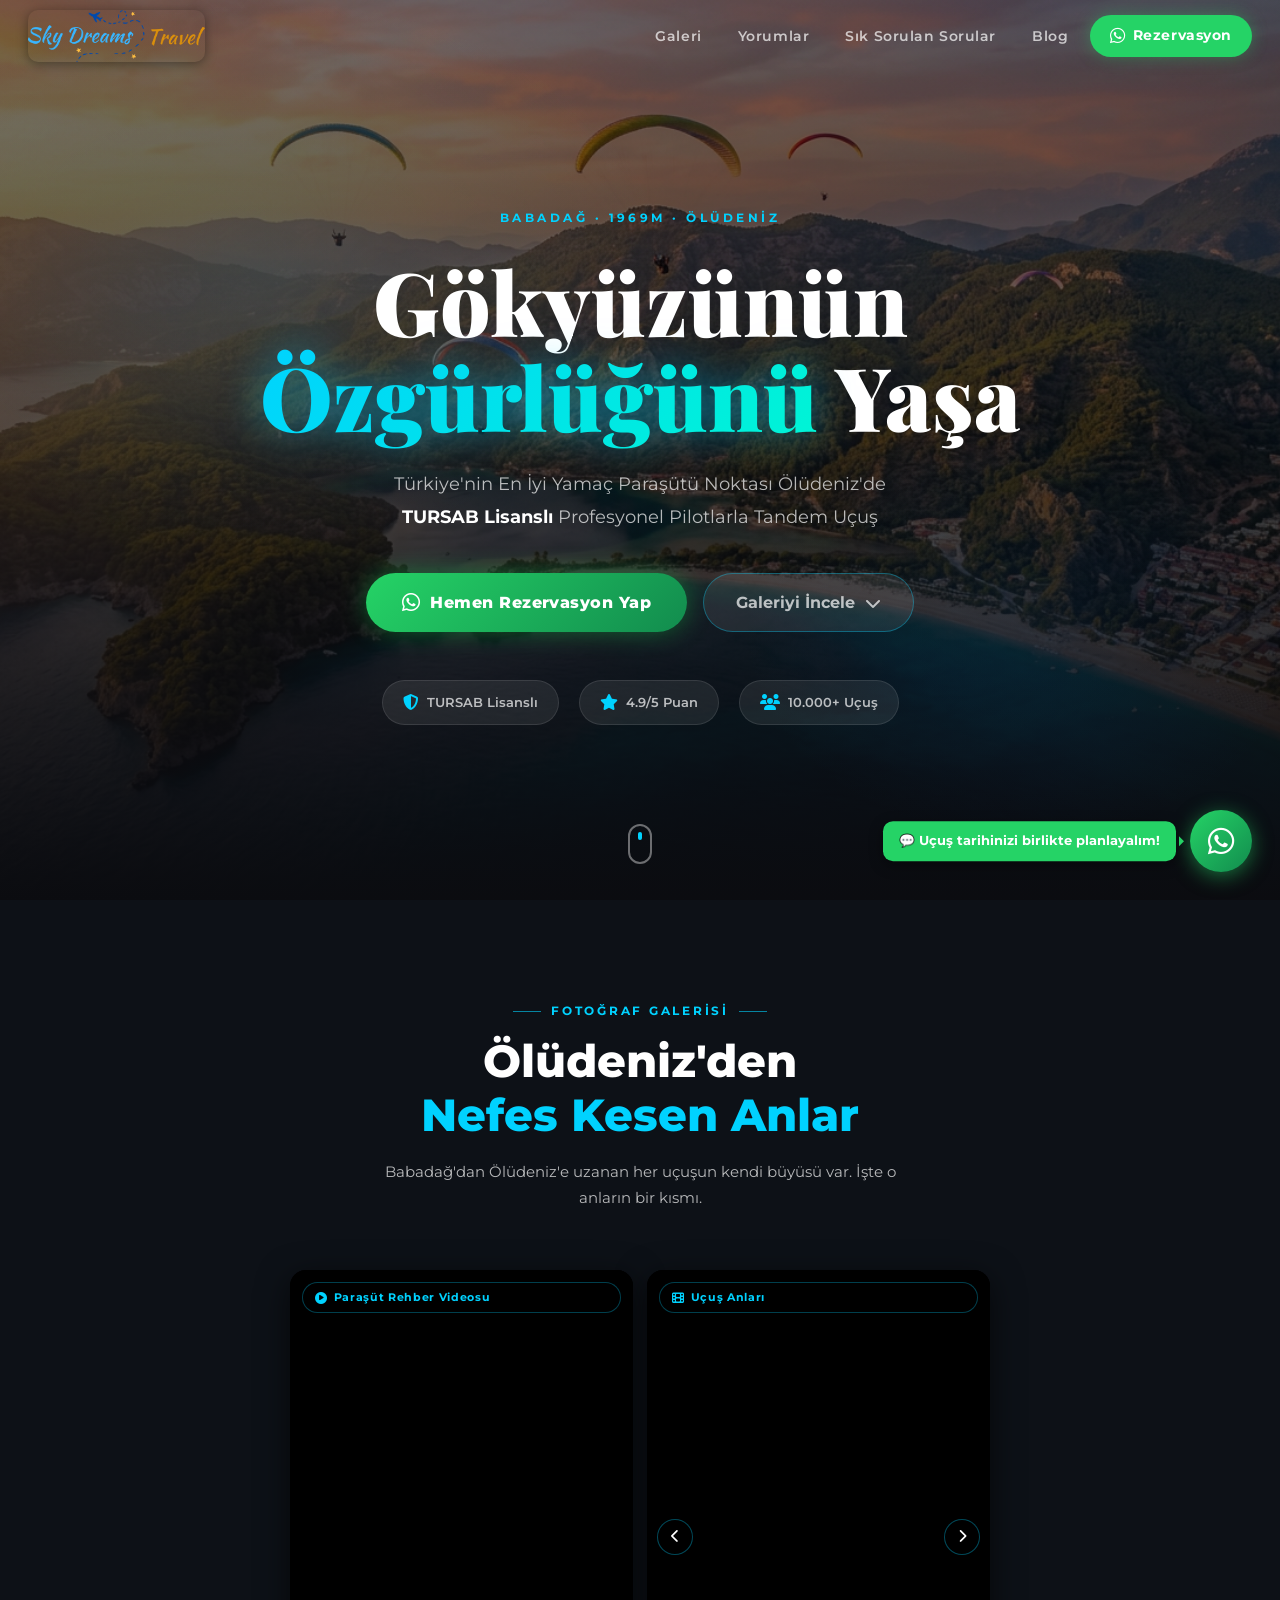
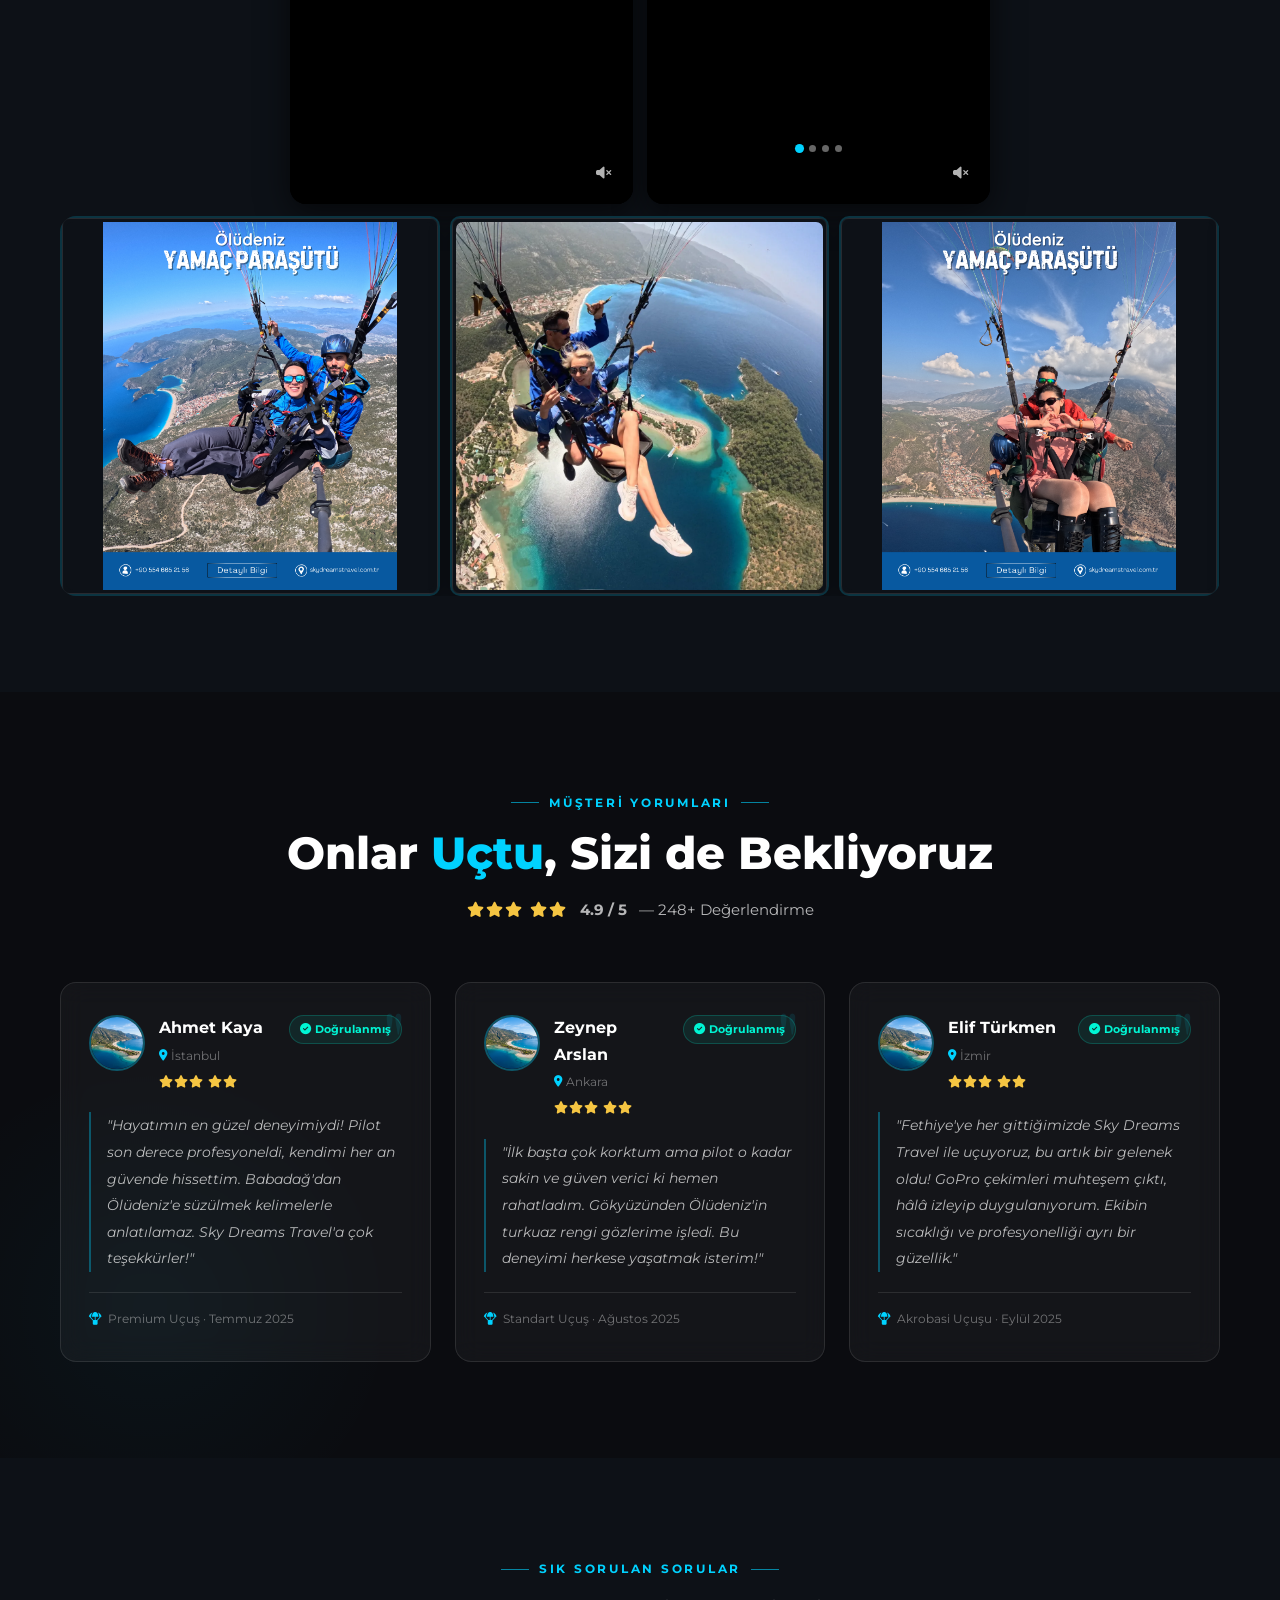
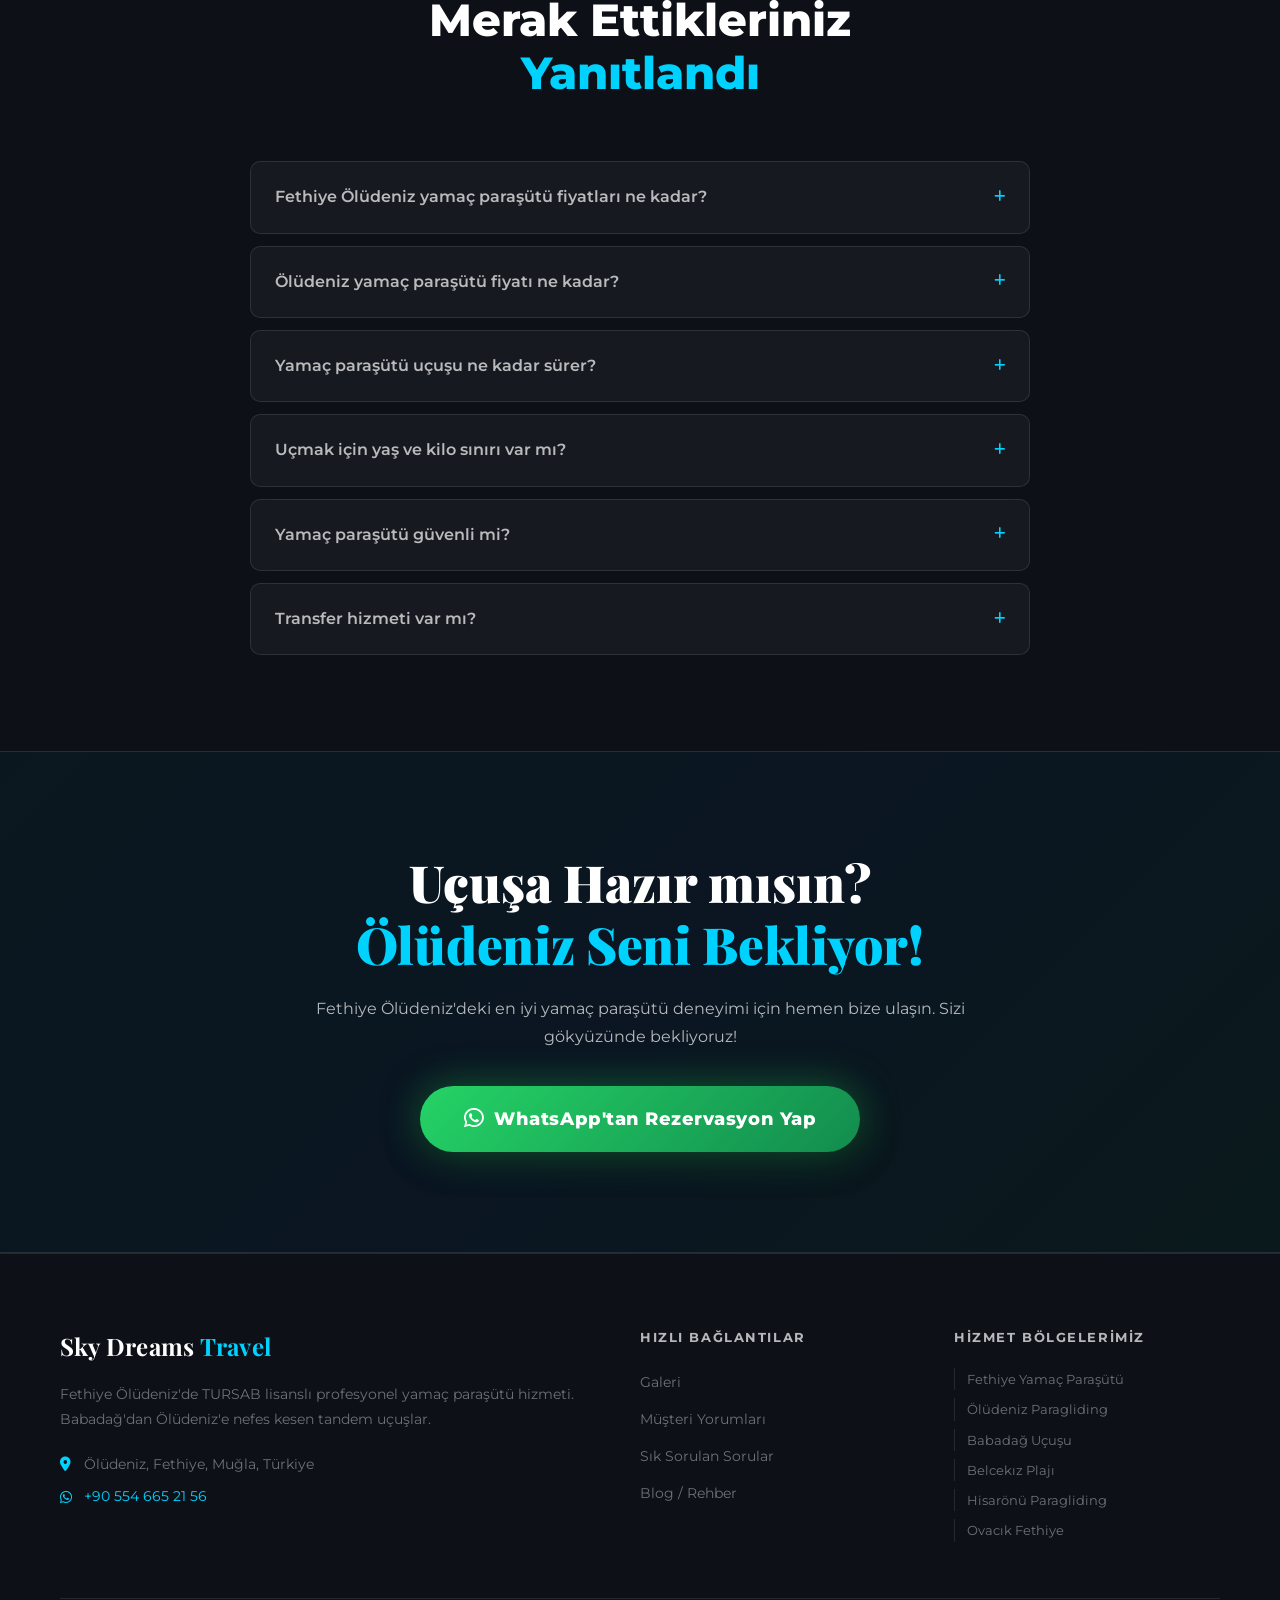
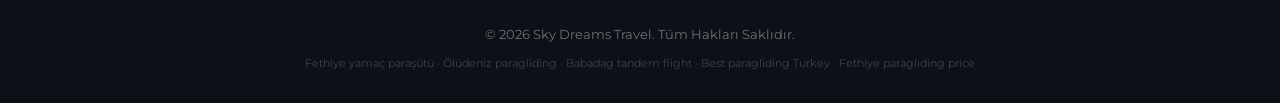
==== index.html @ 9249b902 "Ilk yukleme" ====
<!DOCTYPE html>
<html lang="tr" itemscope itemtype="https://schema.org/LocalBusiness">

<head>
  <meta charset="UTF-8" />
  <meta name="viewport" content="width=device-width, initial-scale=1.0" />
  <meta http-equiv="X-UA-Compatible" content="IE=edge" />

  <!-- ═══════════════════════════════════════════════
       PRIMARY SEO META TAGS
  ═══════════════════════════════════════════════ -->
  <title>Fethiye Ölüdeniz Yamaç Paraşütü | Sky Dreams Travel | En İyi Paragliding</title>

  <meta name="description"
    content="Fethiye Ölüdeniz'de profesyonel yamaç paraşütü deneyimi. TURSAB lisanslı, en iyi fiyat garantili paragliding uçuşları. Ölüdeniz yamaç paraşütü fiyatları için hemen WhatsApp'tan yazın! Best paragliding in Oludeniz, Fethiye Turkey." />

  <meta name="keywords"
    content="fethiye yamaç paraşütü, ölüdeniz paragliding, fethiye yamaç paraşütü fiyatları, ölüdeniz yamaç paraşütü, fethiye paragliding, ölüdeniz en iyi yamaç paraşütü firmaları, babadag paragliding, fethiye uçuş, oludeniz paragliding price, fethiye paragliding company, best paragliding fethiye turkey, oludeniz tandem paragliding, yamaç paraşütü ölüdeniz, türkiye paragliding" />

  <meta name="author" content="Sky Dreams Travel" />
  <meta name="robots" content="index, follow, max-image-preview:large, max-snippet:-1, max-video-preview:-1" />
  <meta name="theme-color" content="#0a0f1e" />

  <!-- Canonical URL -->
  <link rel="canonical" href="https://www.skydreamstravel.com/" />

  <!-- Alternate Language (Hreflang) -->
  <link rel="alternate" hreflang="tr" href="https://www.skydreamstravel.com/" />
  <link rel="alternate" hreflang="en" href="https://www.skydreamstravel.com/en/" />
  <link rel="alternate" hreflang="x-default" href="https://www.skydreamstravel.com/" />

  <!-- ═══════════════════════════════════════════════
       OPEN GRAPH (FACEBOOK / WHATSAPP ÖNIZLEME)
  ═══════════════════════════════════════════════ -->
  <meta property="og:type" content="website" />
  <meta property="og:url" content="https://www.skydreamstravel.com/" />
  <meta property="og:title" content="Fethiye Ölüdeniz Yamaç Paraşütü | Sky Dreams Travel" />
  <meta property="og:description"
    content="Babadağ'dan Ölüdeniz'e profesyonel yamaç paraşütü uçuşları. TURSAB lisanslı pilotlar, en iyi fiyat garantisi. Hemen rezervasyon yapın!" />
  <meta property="og:image" content="https://www.skydreamstravel.com/assets/og-image.jpg" />
  <meta property="og:image:width" content="1200" />
  <meta property="og:image:height" content="630" />
  <meta property="og:locale" content="tr_TR" />
  <meta property="og:locale:alternate" content="en_US" />
  <meta property="og:site_name" content="Sky Dreams Travel" />

  <!-- ═══════════════════════════════════════════════
       TWITTER / X CARD
  ═══════════════════════════════════════════════ -->
  <meta name="twitter:card" content="summary_large_image" />
  <meta name="twitter:title" content="Fethiye Ölüdeniz Yamaç Paraşütü | Sky Dreams Travel" />
  <meta name="twitter:description"
    content="Babadağ'dan Ölüdeniz'e profesyonel tandem yamaç paraşütü. TURSAB lisanslı, en iyi fiyat garantili." />
  <meta name="twitter:image" content="https://www.skydreamstravel.com/assets/og-image.jpg" />

  <!-- ═══════════════════════════════════════════════
       GEO & LOCAL SEO META TAGS
  ═══════════════════════════════════════════════ -->
  <meta name="geo.region" content="TR-48" />
  <meta name="geo.placename" content="Fethiye, Muğla, Türkiye" />
  <meta name="geo.position" content="36.6481;29.1236" />
  <meta name="ICBM" content="36.6481, 29.1236" />

  <!-- ═══════════════════════════════════════════════
       SCHEMA.ORG — LOCAL BUSINESS (JSON-LD)
  ═══════════════════════════════════════════════ -->
  <script type="application/ld+json">
  {
    "@context": "https://schema.org",
    "@type": ["LocalBusiness", "TouristAttraction", "SportsActivityLocation"],
    "@id": "https://www.skydreamstravel.com/#business",
    "name": "Sky Dreams Travel – Fethiye Ölüdeniz Yamaç Paraşütü",
    "alternateName": "Sky Dreams Travel Paragliding",
    "description": "Fethiye Ölüdeniz'de TURSAB lisanslı profesyonel yamaç paraşütü (paragliding) uçuşları. Babadağ'dan Ölüdeniz Plajı'na uzanan nefes kesen tandem uçuşlar.",
    "url": "https://www.skydreamstravel.com",
    "telephone": "+905546652156",
    "priceRange": "$$",
    "currenciesAccepted": "TRY, EUR, USD",
    "paymentAccepted": "Cash, Credit Card",
    "image": "assets/og-image.jpg",
    "logo": "assets/logo.png",
    "address": {
      "@type": "PostalAddress",
      "streetAddress": "Ölüdeniz, Babadağ",
      "addressLocality": "Fethiye",
      "addressRegion": "Muğla",
      "postalCode": "48300",
      "addressCountry": "TR"
    },
    "geo": {
      "@type": "GeoCoordinates",
      "latitude": 36.6481,
      "longitude": 29.1236
    },
    "openingHoursSpecification": [
      {
        "@type": "OpeningHoursSpecification",
        "dayOfWeek": ["Monday","Tuesday","Wednesday","Thursday","Friday","Saturday","Sunday"],
        "opens": "07:00",
        "closes": "19:00"
      }
    ],
    "contactPoint": {
      "@type": "ContactPoint",
      "telephone": "+905546652156",
      "contactType": "reservations",
      "contactOption": "TollFree",
      "availableLanguage": ["Turkish", "English"]
    },
    "sameAs": [
      "https://wa.me/905546652156"
    ],
    "hasOfferCatalog": {
      "@type": "OfferCatalog",
      "name": "Paragliding Packages",
      "itemListElement": [
        {
          "@type": "Offer",
          "name": "Standart Tandem Uçuş / Standard Tandem Flight",
          "description": "Babadağ'dan Ölüdeniz'e ~25-30 dakika tandem paragliding uçuşu.",
          "priceCurrency": "EUR"
        },
        {
          "@type": "Offer",
          "name": "Akrobasi Uçuşu / Acrobatic Flight",
          "description": "Adrenalin dolu akrobatik manevralar içeren özel tandem uçuş.",
          "priceCurrency": "EUR"
        }
      ]
    },
    "aggregateRating": {
      "@type": "AggregateRating",
      "ratingValue": "4.9",
      "reviewCount": "248",
      "bestRating": "5"
    }
  }
  </script>

  <!-- ═══════════════════════════════════════════════
       FAQ SCHEMA (SEO Rich Snippet)
  ═══════════════════════════════════════════════ -->
  <script type="application/ld+json">
  {
    "@context": "https://schema.org",
    "@type": "FAQPage",
    "mainEntity": [
      {
        "@type": "Question",
        "name": "Fethiye Ölüdeniz yamaç paraşütü fiyatları ne kadar?",
        "acceptedAnswer": {
          "@type": "Answer",
          "text": "Ölüdeniz yamaç paraşütü fiyatları paket içeriğine göre değişmektedir. Güncel fiyatlar ve rezervasyon için WhatsApp'tan iletişime geçebilirsiniz."
        }
      },
      {
        "@type": "Question",
        "name": "Ölüdeniz paragliding how much does it cost?",
        "acceptedAnswer": {
          "@type": "Answer",
          "text": "Oludeniz paragliding prices vary by package. Contact us via WhatsApp for current pricing and reservations."
        }
      },
      {
        "@type": "Question",
        "name": "Yamaç paraşütü uçuşu ne kadar sürer?",
        "acceptedAnswer": {
          "@type": "Answer",
          "text": "Standart tandem uçuş ortalama 25-40 dakika sürmektedir. Babadağ zirvesinden (1969m) Ölüdeniz plajına kadar uzanan muhteşem bir uçuş deneyimidir."
        }
      },
      {
        "@type": "Question",
        "name": "Is paragliding in Oludeniz safe?",
        "acceptedAnswer": {
          "@type": "Answer",
          "text": "Yes. All our pilots are licensed and certified by Turkish aviation authorities. We use top-of-the-line equipment with regular safety checks."
        }
      }
    ]
  }
  </script>

  <!-- ═══════════════════════════════════════════════
       PRECONNECT & PERFORMANCE
  ═══════════════════════════════════════════════ -->
  <link rel="preconnect" href="https://fonts.googleapis.com" />
  <link rel="preconnect" href="https://fonts.gstatic.com" crossorigin />
  <link rel="preconnect" href="https://cdnjs.cloudflare.com" />

  <!-- Google Fonts -->
  <link href="https://fonts.googleapis.com/css2?family=Montserrat:wght@300;400;600;700;800;900&family=Playfair+Display:wght@700;900&display=swap" rel="stylesheet" />

  <!-- Font Awesome Icons -->
  <link rel="stylesheet" href="https://cdnjs.cloudflare.com/ajax/libs/font-awesome/6.5.0/css/all.min.css" integrity="sha512-Avb2QiuDEEvB4bZJYdft2mNjVShBftLdPG8FJ0V7irTLQ8Uo0qcPxh4Plq7G5tGm0rU+1SPhVotteLpBERwTkw==" crossorigin="anonymous" referrerpolicy="no-referrer" />

  <!-- Stylesheet -->
  <link rel="stylesheet" href="style.css" />

  <!-- Favicon -->
  <link rel="icon" type="image/png" href="assets/favicon.png" />
  <link rel="apple-touch-icon" href="assets/apple-touch-icon.png" />
</head>

<body>

  <!-- ════════════════════════════════════════════════════════
       HEADER / NAV
  ════════════════════════════════════════════════════════ -->
  <header id="header" role="banner">
    <nav class="navbar" aria-label="Ana Navigasyon">
      <a href="#hero" class="nav-logo" aria-label="Sky Dreams Travel Ana Sayfa">
        <img src="assets/sky-logo.jpg" alt="sky-dreams-travel-fethiye-paragliding-logo" loading="eager" />
      </a>

      <button class="nav-toggle" id="navToggle" aria-label="Menüyü Aç/Kapat" aria-expanded="false" aria-controls="navMenu">
        <span></span><span></span><span></span>
      </button>

      <ul class="nav-menu" id="navMenu" role="menubar">
        <li role="none"><a href="#gallery" role="menuitem">Galeri</a></li>
        <li role="none"><a href="#reviews" role="menuitem">Yorumlar</a></li>
        <li role="none"><a href="#faq" role="menuitem">Sık Sorulan Sorular</a></li>
        <li role="none"><a href="blog.html" role="menuitem">Blog</a></li>
        <li role="none" class="nav-cta">
          <a href="https://wa.me/905546652156?text=Merhaba%2C%20%C3%96l%C3%BCdeniz%20yama%C3%A7%20para%C5%9F%C3%BCt%C3%BC%20u%C3%A7u%C5%9Fu%20i%C3%A7in%20bilgi%20ve%20rezervasyon%20almak%20istiyorum."
            target="_blank" rel="noopener noreferrer" role="menuitem" class="btn-whatsapp-nav" aria-label="WhatsApp'tan Rezervasyon Yap">
            <i class="fab fa-whatsapp" aria-hidden="true"></i> Rezervasyon
          </a>
        </li>
      </ul>
    </nav>
  </header>

  <!-- ════════════════════════════════════════════════════════
       HERO SECTION
  ════════════════════════════════════════════════════════ -->
  <section id="hero" aria-label="Fethiye Ölüdeniz Yamaç Paraşütü Hero Bölümü">
    <div class="hero-bg" role="img" aria-label="oludeniz-fethiye-babadag-paragliding-aerial-view">
      <img src="assets/gen-1.jpg" alt="fethiye-oludeniz-babadag-paragliding-sunset-aerial-view" width="1920" height="1080" loading="eager" fetchpriority="high" class="hero-bg-img" />
      <div class="hero-overlay" aria-hidden="true"></div>
    </div>

    <div class="hero-content container">
      <p class="hero-pretitle">Babadağ · 1969m · Ölüdeniz</p>

      <h1 class="hero-h1">
        Gökyüzünün<br />
        <span class="accent">Özgürlüğünü</span> Yaşa
      </h1>

      <!-- İngilizce semantik SEO için gizli span -->
      <span class="sr-only">Best Paragliding in Fethiye Oludeniz Turkey – Tandem Paragliding Babadag</span>

      <p class="hero-subtitle">
        Türkiye'nin En İyi Yamaç Paraşütü Noktası Ölüdeniz'de<br />
        <strong>TURSAB Lisanslı</strong> Profesyonel Pilotlarla Tandem Uçuş
      </p>

      <div class="hero-actions">
        <a href="https://wa.me/905546652156?text=Merhaba%2C%20%C3%96l%C3%BCdeniz%20yama%C3%A7%20para%C5%9F%C3%BCt%C3%BC%20u%C3%A7u%C5%9Fu%20i%C3%A7in%20bilgi%20ve%20rezervasyon%20almak%20istiyorum."
          target="_blank" rel="noopener noreferrer"
          class="btn-primary btn-whatsapp-hero"
          aria-label="WhatsApp ile Hemen Rezervasyon Yap">
          <i class="fab fa-whatsapp" aria-hidden="true"></i>
          Hemen Rezervasyon Yap
        </a>
        <a href="#gallery" class="btn-secondary" aria-label="Galeriyi İncele">
          Galeriyi İncele <i class="fas fa-chevron-down" aria-hidden="true"></i>
        </a>
      </div>

      <div class="hero-badges" aria-label="Güven Rozetleri">
        <div class="badge"><i class="fas fa-shield-halved" aria-hidden="true"></i><span>TURSAB Lisanslı</span></div>
        <div class="badge"><i class="fas fa-star" aria-hidden="true"></i><span>4.9/5 Puan</span></div>
        <div class="badge"><i class="fas fa-users" aria-hidden="true"></i><span>10.000+ Uçuş</span></div>
      </div>
    </div>

    <div class="hero-scroll-hint" aria-hidden="true">
      <span></span>
    </div>
  </section>


  <!-- ════════════════════════════════════════════════════════
       GALLERY SECTION — Instagram Kare Grid
  ════════════════════════════════════════════════════════ -->
  <section id="gallery" aria-labelledby="gallery-heading">
    <div class="container">
      <div class="section-header">
        <p class="section-pretitle">Fotoğraf Galerisi</p>
        <h2 id="gallery-heading">Ölüdeniz'den<br /><span class="accent">Nefes Kesen Anlar</span></h2>
        <p class="section-desc">Babadağ'dan Ölüdeniz'e uzanan her uçuşun kendi büyüsü var. İşte o anların bir kısmı.</p>
      </div>

      <!-- Galeri: Üstte İki Video Yan Yana | Altta Otomatik Fotoğraf Slider -->
      <div class="gallery-wrapper">

        <!-- ─── Row 1: İki Video Yan Yana ─── -->
        <div class="gallery-videos-row">

          <!-- Video 1: Rehber -->
          <div class="gallery-reel" id="reelRehber" title="Sesi açmak için tıkla">
            <div class="gallery-reel-label">
              <i class="fas fa-play-circle"></i> Paraşüt Rehber Videosu
            </div>
            <video class="gallery-reel-video" id="videoRehber" src="assets/mp2.mp4" autoplay loop muted playsinline>
              Tarayıcınız video oynatmayı desteklemiyor.
            </video>
            <div class="reel-sound-hint" aria-hidden="true"><i class="fas fa-volume-mute"></i></div>
          </div>

          <!-- Video 2: Playlist -->
          <div class="gallery-reel gallery-playlist-reel" id="reelPlaylist" title="Sesi açmak için tıkla">
            <div class="gallery-reel-label">
              <i class="fas fa-film"></i> Uçuş Anları
            </div>
            <video class="gallery-reel-video" id="videoPlaylist" autoplay muted playsinline>
              Tarayıcınız video oynatmayı desteklemiyor.
            </video>
            <div class="reel-sound-hint" id="playlistSoundHint" aria-hidden="true"><i class="fas fa-volume-mute"></i></div>
            <button class="playlist-btn playlist-prev" id="playlistPrev" aria-label="Önceki video">
              <i class="fas fa-chevron-left"></i>
            </button>
            <button class="playlist-btn playlist-next" id="playlistNext" aria-label="Sonraki video">
              <i class="fas fa-chevron-right"></i>
            </button>
            <div class="playlist-dots" id="playlistDots"></div>
          </div>

        </div>

        <!-- ─── Row 2: Otomatik Fotoğraf Slider ─── -->
        <div class="gallery-photo-slider" id="photoSlider" aria-label="Galeri fotoğrafları">
          <div class="gallery-photo-track" id="photoTrack">
            <figure class="insta-item">
              <img src="assets/gen-3.jpg" alt="Ölüdeniz Mavi Lagün üzerinde tandem yamaç paraşütü uçuşu" loading="lazy" />
              <div class="insta-overlay" aria-hidden="true"><i class="fas fa-expand-alt"></i></div>
            </figure>
            <figure class="insta-item">
              <img src="assets/gen-4.jpg" alt="Babadağ'dan kalkan paraşütçü pilot ve yolcu" loading="lazy" />
              <div class="insta-overlay" aria-hidden="true"><i class="fas fa-expand-alt"></i></div>
            </figure>
            <figure class="insta-item">
              <img src="assets/gen-5.jpg" alt="Fethiye günbatımı altın saat yamaç paraşütü" loading="lazy" />
              <div class="insta-overlay" aria-hidden="true"><i class="fas fa-expand-alt"></i></div>
            </figure>
            <figure class="insta-item">
              <img src="assets/gen-6.jpg" alt="Ölüdeniz Mavi Lagün sahil havadan paragliding görüntüsü" loading="lazy" />
              <div class="insta-overlay" aria-hidden="true"><i class="fas fa-expand-alt"></i></div>
            </figure>
            <figure class="insta-item">
              <img src="assets/gen-7.jpg" alt="Sky Dreams Travel ekibi Fethiye paragliding" loading="lazy" />
              <div class="insta-overlay" aria-hidden="true"><i class="fas fa-expand-alt"></i></div>
            </figure>
            <figure class="insta-item">
              <img src="assets/gen-8.jpg" alt="Ölüdeniz üzerinde süzülen paraşüt turkuaz gökyüzü" loading="lazy" />
              <div class="insta-overlay" aria-hidden="true"><i class="fas fa-expand-alt"></i></div>
            </figure>
          </div>
        </div>

      </div>
    </div>
  </section>

  <!-- ════════════════════════════════════════════════════════
       REVIEWS SECTION
  ════════════════════════════════════════════════════════ -->
  <section id="reviews" aria-labelledby="reviews-heading">
    <div class="container">
      <div class="section-header">
        <p class="section-pretitle">Müşteri Yorumları</p>
        <h2 id="reviews-heading">Onlar <span class="accent">Uçtu</span>, Sizi de Bekliyoruz</h2>
        <div class="reviews-aggregate" aria-label="Ortalama puan 4.9 üzeri 5, 248 değerlendirme">
          <div class="stars" aria-hidden="true">
            <i class="fas fa-star"></i><i class="fas fa-star"></i><i class="fas fa-star"></i>
            <i class="fas fa-star"></i><i class="fas fa-star"></i>
          </div>
          <strong>4.9 / 5</strong> — 248+ Değerlendirme
        </div>
      </div>

      <div class="reviews-grid" role="list">

        <article class="review-card" role="listitem" itemscope itemtype="https://schema.org/Review">
          <div class="review-card-top">
            <img src="assets/review-1.jpg" alt="Ahmet Kaya müşteri profil fotoğrafı" width="56" height="56" loading="lazy" class="review-avatar" />
            <div class="review-meta">
              <strong itemprop="author">Ahmet Kaya</strong>
              <span class="review-location"><i class="fas fa-map-marker-alt"></i> İstanbul</span>
              <div class="review-stars" aria-label="5 yıldız">
                <i class="fas fa-star"></i><i class="fas fa-star"></i><i class="fas fa-star"></i>
                <i class="fas fa-star"></i><i class="fas fa-star"></i>
              </div>
            </div>
            <div class="review-badge" aria-hidden="true"><i class="fas fa-check-circle"></i> Doğrulanmış</div>
          </div>
          <blockquote itemprop="reviewBody">
            <p>"Hayatımın en güzel deneyimiydi! Pilot son derece profesyoneldi, kendimi her an güvende hissettim. Babadağ'dan Ölüdeniz'e süzülmek kelimelerle anlatılamaz. Sky Dreams Travel'a çok teşekkürler!"</p>
          </blockquote>
          <div class="review-footer-tag"><i class="fas fa-parachute-box"></i> Premium Uçuş · Temmuz 2025</div>
        </article>

        <article class="review-card" role="listitem" itemscope itemtype="https://schema.org/Review">
          <div class="review-card-top">
            <img src="assets/review-2.jpg" alt="Zeynep Arslan müşteri profil fotoğrafı" width="56" height="56" loading="lazy" class="review-avatar" />
            <div class="review-meta">
              <strong itemprop="author">Zeynep Arslan</strong>
              <span class="review-location"><i class="fas fa-map-marker-alt"></i> Ankara</span>
              <div class="review-stars" aria-label="5 yıldız">
                <i class="fas fa-star"></i><i class="fas fa-star"></i><i class="fas fa-star"></i>
                <i class="fas fa-star"></i><i class="fas fa-star"></i>
              </div>
            </div>
            <div class="review-badge" aria-hidden="true"><i class="fas fa-check-circle"></i> Doğrulanmış</div>
          </div>
          <blockquote itemprop="reviewBody">
            <p>"İlk başta çok korktum ama pilot o kadar sakin ve güven verici ki hemen rahatladım. Gökyüzünden Ölüdeniz'in turkuaz rengi gözlerime işledi. Bu deneyimi herkese yaşatmak isterim!"</p>
          </blockquote>
          <div class="review-footer-tag"><i class="fas fa-parachute-box"></i> Standart Uçuş · Ağustos 2025</div>
        </article>

        <article class="review-card" role="listitem" itemscope itemtype="https://schema.org/Review">
          <div class="review-card-top">
            <img src="assets/review-3.jpg" alt="Elif Türkmen müşteri profil fotoğrafı" width="56" height="56" loading="lazy" class="review-avatar" />
            <div class="review-meta">
              <strong itemprop="author">Elif Türkmen</strong>
              <span class="review-location"><i class="fas fa-map-marker-alt"></i> İzmir</span>
              <div class="review-stars" aria-label="5 yıldız">
                <i class="fas fa-star"></i><i class="fas fa-star"></i><i class="fas fa-star"></i>
                <i class="fas fa-star"></i><i class="fas fa-star"></i>
              </div>
            </div>
            <div class="review-badge" aria-hidden="true"><i class="fas fa-check-circle"></i> Doğrulanmış</div>
          </div>
          <blockquote itemprop="reviewBody">
            <p>"Fethiye'ye her gittiğimizde Sky Dreams Travel ile uçuyoruz, bu artık bir gelenek oldu! GoPro çekimleri muhteşem çıktı, hâlâ izleyip duygulanıyorum. Ekibin sıcaklığı ve profesyonelliği ayrı bir güzellik."</p>
          </blockquote>
          <div class="review-footer-tag"><i class="fas fa-parachute-box"></i> Akrobasi Uçuşu · Eylül 2025</div>
        </article>

      </div>
    </div>
  </section>

  <!-- ════════════════════════════════════════════════════════
       FAQ SECTION
  ════════════════════════════════════════════════════════ -->
  <section id="faq" aria-labelledby="faq-heading">
    <div class="container">
      <div class="section-header">
        <p class="section-pretitle">Sık Sorulan Sorular</p>
        <h2 id="faq-heading">Merak Ettikleriniz<br /><span class="accent">Yanıtlandı</span></h2>
      </div>

      <div class="faq-list" role="list">

        <details class="faq-item" role="listitem">
          <summary><h3>Fethiye Ölüdeniz yamaç paraşütü fiyatları ne kadar?</h3><i class="fas fa-plus" aria-hidden="true"></i></summary>
          <p>Güncel fiyatlarımız paket içeriğine ve sezona göre değişmektedir. Şeffaf ve gizli ücret içermeyen fiyatlarımız için WhatsApp'tan bize ulaşabilirsiniz. En iyi fiyat garantisi veriyoruz.</p>
        </details>

        <details class="faq-item" role="listitem">
          <summary><h3>Ölüdeniz yamaç paraşütü fiyatı ne kadar?</h3><i class="fas fa-plus" aria-hidden="true"></i></summary>
          <p>Fiyatlarımız pakete ve sezona göre değişmektedir. Gizli ücret olmayan, şeffaf ve güncel fiyatlar için WhatsApp'tan bize yazabilirsiniz. En iyi fiyat garantisi uyguluyoruz.</p>
        </details>

        <details class="faq-item" role="listitem">
          <summary><h3>Yamaç paraşütü uçuşu ne kadar sürer?</h3><i class="fas fa-plus" aria-hidden="true"></i></summary>
          <p>Standart tandem uçuş 25-30 dakika, Premium uçuş 35-40 dakika sürmektedir. Babadağ (1969m) zirvesinden Ölüdeniz plajına iniş yapılır.</p>
        </details>

        <details class="faq-item" role="listitem">
          <summary><h3>Uçmak için yaş ve kilo sınırı var mı?</h3><i class="fas fa-plus" aria-hidden="true"></i></summary>
          <p>Minimum yaş 5, maksimum ağırlık 110 kg'dır. 18 yaş altı misafirlerimiz için veli onayı gerekmektedir. Sağlık sorununuz varsa lütfen önceden bilgi veriniz.</p>
        </details>

        <details class="faq-item" role="listitem">
          <summary><h3>Yamaç paraşütü güvenli mi?</h3><i class="fas fa-plus" aria-hidden="true"></i></summary>
          <p>Evet, tamamen güvenlidir. Tüm pilotlarımız TURSAB ve THK onaylı lisanslı profesyonellerdir. Ekipmanlarımız uluslararası standartlarda düzenli olarak denetlenmekte ve bakımı eksiksiz yapılmaktadır.</p>
        </details>

        <details class="faq-item" role="listitem">
          <summary><h3>Transfer hizmeti var mı?</h3><i class="fas fa-plus" aria-hidden="true"></i></summary>
          <p>Evet! Fethiye merkezi ve Ölüdeniz otellerinden ücretsiz servis hizmeti sunuyoruz. Rezervasyon sırasında otel adresinizi belirtmeniz yeterli.</p>
        </details>

      </div>
    </div>
  </section>

  <!-- ════════════════════════════════════════════════════════
       CTA SECTION
  ════════════════════════════════════════════════════════ -->
  <section id="cta-section" aria-label="Rezervasyon Çağrısı">
    <div class="container">
      <div class="cta-box">
        <h2>Uçuşa Hazır mısın?<br /><span class="accent">Ölüdeniz Seni Bekliyor!</span></h2>
        <p>Fethiye Ölüdeniz'deki en iyi yamaç paraşütü deneyimi için hemen bize ulaşın. Sizi gökyüzünde bekliyoruz!</p>
        <a href="https://wa.me/905546652156?text=Merhaba%2C%20%C3%96l%C3%BCdeniz%20yama%C3%A7%20para%C5%9F%C3%BCt%C3%BC%20u%C3%A7u%C5%9Fu%20i%C3%A7in%20bilgi%20ve%20rezervasyon%20almak%20istiyorum."
          target="_blank" rel="noopener noreferrer"
          class="btn-primary btn-cta-whatsapp"
          aria-label="WhatsApp'tan Rezervasyon Yap">
          <i class="fab fa-whatsapp" aria-hidden="true"></i>
          WhatsApp'tan Rezervasyon Yap
        </a>
      </div>
    </div>
  </section>

  <!-- ════════════════════════════════════════════════════════
       FOOTER
  ════════════════════════════════════════════════════════ -->
  <footer id="footer" role="contentinfo">
    <div class="container">
      <div class="footer-grid">
        <div class="footer-brand">
          <span class="logo-text footer-logo">Sky Dreams <em>Travel</em></span>
          <p>Fethiye Ölüdeniz'de TURSAB lisanslı profesyonel yamaç paraşütü hizmeti. Babadağ'dan Ölüdeniz'e nefes kesen tandem uçuşlar.</p>
          <address>
            <p><i class="fas fa-map-marker-alt" aria-hidden="true"></i> Ölüdeniz, Fethiye, Muğla, Türkiye</p>
            <p>
              <i class="fab fa-whatsapp" aria-hidden="true"></i>
              <a href="https://wa.me/905546652156?text=Merhaba%2C%20%C3%96l%C3%BCdeniz%20yama%C3%A7%20para%C5%9F%C3%BCt%C3%BC%20u%C3%A7u%C5%9Fu%20i%C3%A7in%20bilgi%20ve%20rezervasyon%20almak%20istiyorum."
                target="_blank" rel="noopener noreferrer" aria-label="WhatsApp ile iletişim">
                +90 554 665 21 56
              </a>
            </p>
          </address>
        </div>

        <nav class="footer-nav" aria-label="Footer Navigasyon">
          <h4>Hızlı Bağlantılar</h4>
          <ul>
            <li><a href="#gallery">Galeri</a></li>
            <li><a href="#reviews">Müşteri Yorumları</a></li>
            <li><a href="#faq">Sık Sorulan Sorular</a></li>
            <li><a href="blog.html">Blog / Rehber</a></li>
          </ul>
        </nav>

        <div class="footer-keywords" aria-label="Hizmet Bölgeleri">
          <h4>Hizmet Bölgelerimiz</h4>
          <ul>
            <li>Fethiye Yamaç Paraşütü</li>
            <li>Ölüdeniz Paragliding</li>
            <li>Babadağ Uçuşu</li>
            <li>Belcekız Plajı</li>
            <li>Hisarönü Paragliding</li>
            <li>Ovacık Fethiye</li>
          </ul>
        </div>
      </div>

      <div class="footer-bottom">
        <p>&copy; <span id="currentYear"></span> Sky Dreams Travel. Tüm Hakları Saklıdır.</p>
        <p class="footer-seo-text">
          <small>Fethiye yamaç paraşütü · Ölüdeniz paragliding · Babadag tandem flight · Best paragliding Turkey · Fethiye paragliding price</small>
        </p>
      </div>
    </div>
  </footer>

  <!-- ════════════════════════════════════════════════════════
       SABİT WHATSAPP BUTONU (Floating)
  ════════════════════════════════════════════════════════ -->
  <a href="https://wa.me/905546652156?text=Merhaba%2C%20%C3%96l%C3%BCdeniz%20yama%C3%A7%20para%C5%9F%C3%BCt%C3%BC%20u%C3%A7u%C5%9Fu%20i%C3%A7in%20bilgi%20ve%20rezervasyon%20almak%20istiyorum."
    target="_blank" rel="noopener noreferrer"
    id="floatingWhatsapp"
    class="floating-whatsapp"
    aria-label="WhatsApp'tan Hemen Yazın – Ölüdeniz Yamaç Paraşütü Rezervasyon">
    <i class="fab fa-whatsapp" aria-hidden="true"></i>
    <span class="floating-whatsapp-tooltip">Hemen Yaz!</span>
  </a>

  <!-- JavaScript -->
  <script src="script.js" defer></script>

</body>
</html>
---- style.css ----
/* ════════════════════════════════════════════════════════════
   SKY DREAMS TRAVEL — PREMIUM DARK CSS
   Fethiye Ölüdeniz Paragliding | Mobile-First | Glassmorphism
   ════════════════════════════════════════════════════════════ */

/* ─── CUSTOM PROPERTIES ─────────────────────────────────── */
:root {
  --bg-dark:        #0b0c10;
  --bg-dark-2:      #0d1117;
  --bg-card:        rgba(255, 255, 255, 0.04);
  --bg-card-hover:  rgba(255, 255, 255, 0.08);
  --blue-neon:      #00d2ff;
  --blue-mid:       #0099cc;
  --blue-deep:      #0057a3;
  --gold:           #f5c542;
  --gold-light:     #ffe08a;
  --teal:           #00f5d4;
  --red-accent:     #ff4f5a;
  --white:          #ffffff;
  --white-70:       rgba(255,255,255,0.70);
  --white-40:       rgba(255,255,255,0.40);
  --white-15:       rgba(255,255,255,0.15);
  --white-08:       rgba(255,255,255,0.08);
  --border:         rgba(255,255,255,0.10);
  --border-glow:    rgba(0,210,255,0.35);
  --shadow-card:    0 8px 32px rgba(0,0,0,0.55);
  --shadow-glow:    0 0 28px rgba(0,210,255,0.40), 0 8px 32px rgba(0,0,0,0.60);
  --shadow-gold:    0 0 28px rgba(245,197,66,0.45), 0 8px 32px rgba(0,0,0,0.60);
  --radius:         16px;
  --radius-sm:      10px;
  --radius-pill:    50px;
  --font-body:      'Montserrat', sans-serif;
  --font-display:   'Playfair Display', serif;
  --nav-h:          72px;
  --transition:     all 0.35s cubic-bezier(0.25, 0.46, 0.45, 0.94);
  --whatsapp-green: #25d366;
  --whatsapp-dark:  #128c4e;
}

/* ─── RESET & BASE ───────────────────────────────────────── */
*, *::before, *::after { box-sizing: border-box; margin: 0; padding: 0; }

html {
  scroll-behavior: smooth;
  font-size: 16px;
  -webkit-text-size-adjust: 100%;
}

body {
  font-family: var(--font-body);
  background-color: var(--bg-dark);
  color: var(--white);
  line-height: 1.7;
  overflow-x: hidden;
  -webkit-font-smoothing: antialiased;
}

img { display: block; max-width: 100%; height: auto; }
a { color: inherit; text-decoration: none; }
ul { list-style: none; }
button { cursor: pointer; border: none; background: none; font-family: inherit; }
address { font-style: normal; }
details { list-style: none; }
details summary::-webkit-details-marker { display: none; }
figure { margin: 0; }

/* Screen-reader only */
.sr-only {
  position: absolute; width: 1px; height: 1px;
  padding: 0; margin: -1px; overflow: hidden;
  clip: rect(0,0,0,0); white-space: nowrap; border: 0;
}

/* ─── SCROLLBAR ──────────────────────────────────────────── */
::-webkit-scrollbar { width: 6px; }
::-webkit-scrollbar-track { background: var(--bg-dark); }
::-webkit-scrollbar-thumb { background: var(--blue-neon); border-radius: 3px; }

/* ─── SELECTION ──────────────────────────────────────────── */
::selection { background: var(--blue-neon); color: var(--bg-dark); }

/* ─── UTILITY ────────────────────────────────────────────── */
.container {
  width: 100%;
  max-width: 1200px;
  margin: 0 auto;
  padding: 0 20px;
}

.accent { color: var(--blue-neon); }
.text-muted { color: var(--white-40); }

/* ─── SECTION SHARED ─────────────────────────────────────── */
section {
  padding: 96px 0;
  position: relative;
}

.section-header {
  text-align: center;
  margin-bottom: 60px;
}

.section-pretitle {
  display: inline-block;
  font-size: 0.78rem;
  font-weight: 700;
  letter-spacing: 0.22em;
  text-transform: uppercase;
  color: var(--blue-neon);
  margin-bottom: 14px;
  position: relative;
}
.section-pretitle::before,
.section-pretitle::after {
  content: '';
  position: absolute;
  top: 50%;
  width: 28px;
  height: 1px;
  background: var(--blue-neon);
  opacity: 0.6;
}
.section-pretitle::before { right: calc(100% + 10px); }
.section-pretitle::after  { left:  calc(100% + 10px); }

.section-header h2 {
  font-size: clamp(1.8rem, 4vw, 2.8rem);
  font-weight: 800;
  line-height: 1.2;
  margin-bottom: 16px;
}

.section-desc {
  font-size: 0.95rem;
  color: var(--white-70);
  max-width: 560px;
  margin: 0 auto;
}

/* Scroll-reveal shared */
.reveal {
  opacity: 0;
  transform: translateY(40px);
  transition: opacity 0.7s ease, transform 0.7s ease;
}
.reveal.visible {
  opacity: 1;
  transform: translateY(0);
}
.reveal-delay-1 { transition-delay: 0.1s; }
.reveal-delay-2 { transition-delay: 0.2s; }
.reveal-delay-3 { transition-delay: 0.3s; }
.reveal-delay-4 { transition-delay: 0.4s; }
.reveal-delay-5 { transition-delay: 0.5s; }

/* ════════════════════════════════════════════════════════════
   HEADER / NAVBAR
   ════════════════════════════════════════════════════════════ */
#header {
  position: fixed;
  top: 0; left: 0; right: 0;
  z-index: 1000;
  height: var(--nav-h);
  transition: var(--transition);
}

#header.scrolled {
  background: rgba(11, 12, 16, 0.92);
  backdrop-filter: blur(20px);
  -webkit-backdrop-filter: blur(20px);
  border-bottom: 1px solid var(--border);
  box-shadow: 0 4px 24px rgba(0,0,0,0.4);
}

.navbar {
  display: flex;
  align-items: center;
  justify-content: space-between;
  height: var(--nav-h);
  padding: 0 28px;
  max-width: 1300px;
  margin: 0 auto;
}

.nav-logo {
  display: flex;
  align-items: center;
  z-index: 1001;
}
.nav-logo img {
  height: 52px;
  width: auto;
  max-height: 52px;
  object-fit: contain;
  display: block;
  border-radius: 10px;
  /* JPG logo için arka plan ve kenar yumuşatma */
  box-shadow: 0 2px 12px rgba(0,0,0,0.4);
}

.logo-text {
  font-family: var(--font-display);
  font-size: 1.35rem;
  font-weight: 700;
  color: var(--white);
  letter-spacing: 0.01em;
}
.logo-text em {
  font-style: normal;
  color: var(--blue-neon);
}

.nav-menu {
  display: flex;
  align-items: center;
  gap: 8px;
}

.nav-menu li a {
  font-size: 0.88rem;
  font-weight: 600;
  letter-spacing: 0.04em;
  padding: 8px 14px;
  border-radius: var(--radius-sm);
  color: var(--white-70);
  transition: var(--transition);
}
.nav-menu li a:hover,
.nav-menu li a.active {
  color: var(--blue-neon);
  background: var(--white-08);
}

/* Nav CTA */
.nav-cta a.btn-whatsapp-nav {
  display: flex;
  align-items: center;
  gap: 7px;
  padding: 9px 20px;
  background: var(--whatsapp-green);
  color: var(--white);
  border-radius: var(--radius-pill);
  font-size: 0.88rem;
  font-weight: 700;
  transition: var(--transition);
  box-shadow: 0 0 16px rgba(37,211,102,0.35);
}
.nav-cta a.btn-whatsapp-nav:hover {
  background: var(--whatsapp-dark);
  transform: translateY(-2px);
  box-shadow: 0 4px 24px rgba(37,211,102,0.5);
}
.nav-cta a.btn-whatsapp-nav i { font-size: 1.1rem; }

/* Hamburger */
.nav-toggle {
  display: none;
  flex-direction: column;
  gap: 5px;
  padding: 8px;
  z-index: 1001;
}
.nav-toggle span {
  display: block;
  width: 24px;
  height: 2px;
  background: var(--white);
  border-radius: 2px;
  transition: var(--transition);
}
.nav-toggle.open span:nth-child(1) { transform: translateY(7px) rotate(45deg); }
.nav-toggle.open span:nth-child(2) { opacity: 0; transform: scaleX(0); }
.nav-toggle.open span:nth-child(3) { transform: translateY(-7px) rotate(-45deg); }

/* ════════════════════════════════════════════════════════════
   HERO SECTION
   ════════════════════════════════════════════════════════════ */
#hero {
  position: relative;
  min-height: 100svh;
  display: flex;
  align-items: center;
  justify-content: center;
  overflow: hidden;
  padding: 0;
}

.hero-bg {
  position: absolute;
  inset: 0;
  z-index: 0;
}
.hero-bg-img {
  width: 100%;
  height: 100%;
  object-fit: cover;
  object-position: center 30%;
  /* Placeholder gradient when image is empty */
  background: linear-gradient(
    135deg,
    #040611 0%,
    #071a3a 30%,
    #0b3d72 55%,
    #0d5fa8 75%,
    #00a8cc 100%
  );
  filter: brightness(0.55);
}

.hero-overlay {
  position: absolute;
  inset: 0;
  background: linear-gradient(
    to bottom,
    rgba(11,12,16,0.15) 0%,
    rgba(11,12,16,0.30) 40%,
    rgba(11,12,16,0.80) 80%,
    rgba(11,12,16,1.00) 100%
  );
}

/* Animated floating particles behind hero */
#hero::before {
  content: '';
  position: absolute;
  inset: 0;
  z-index: 1;
  background:
    radial-gradient(ellipse 600px 400px at 20% 30%, rgba(0,210,255,0.08) 0%, transparent 70%),
    radial-gradient(ellipse 400px 300px at 80% 70%, rgba(0,87,163,0.12) 0%, transparent 70%);
  pointer-events: none;
}

.hero-content {
  position: relative;
  z-index: 2;
  text-align: center;
  padding: calc(var(--nav-h) + 40px) 20px 80px;
  max-width: 860px;
  margin: 0 auto;
}

.hero-pretitle {
  font-size: 0.78rem;
  font-weight: 700;
  letter-spacing: 0.28em;
  text-transform: uppercase;
  color: var(--blue-neon);
  margin-bottom: 24px;
  opacity: 0;
  animation: fadeInUp 0.7s ease 0.2s forwards;
}

.hero-h1 {
  font-family: var(--font-display);
  font-size: clamp(2.8rem, 8vw, 5.5rem);
  font-weight: 900;
  line-height: 1.08;
  margin-bottom: 24px;
  color: var(--white);
  opacity: 0;
  animation: fadeInUp 0.8s ease 0.4s forwards;
}
.hero-h1 .accent {
  background: linear-gradient(135deg, var(--blue-neon) 0%, var(--teal) 100%);
  -webkit-background-clip: text;
  -webkit-text-fill-color: transparent;
  background-clip: text;
  filter: drop-shadow(0 0 20px rgba(0,210,255,0.6));
}

.hero-subtitle {
  font-size: clamp(0.95rem, 2vw, 1.15rem);
  color: var(--white-70);
  margin-bottom: 40px;
  line-height: 1.8;
  opacity: 0;
  animation: fadeInUp 0.8s ease 0.6s forwards;
}
.hero-subtitle strong { color: var(--white); }

.hero-actions {
  display: flex;
  gap: 16px;
  justify-content: center;
  flex-wrap: wrap;
  margin-bottom: 48px;
  opacity: 0;
  animation: fadeInUp 0.8s ease 0.8s forwards;
}

/* ─── BUTTONS ────────────────────────────────────────────── */
.btn-primary {
  display: inline-flex;
  align-items: center;
  gap: 10px;
  padding: 16px 36px;
  border-radius: var(--radius-pill);
  font-weight: 800;
  font-size: 1rem;
  letter-spacing: 0.03em;
  transition: var(--transition);
  white-space: nowrap;
}

.btn-whatsapp-hero {
  background: linear-gradient(135deg, #25d366 0%, #128c4e 100%);
  color: var(--white);
  box-shadow: 0 0 24px rgba(37,211,102,0.45), 0 4px 16px rgba(0,0,0,0.4);
}
.btn-whatsapp-hero:hover {
  transform: translateY(-3px) scale(1.03);
  box-shadow: 0 0 40px rgba(37,211,102,0.65), 0 8px 24px rgba(0,0,0,0.5);
}
.btn-whatsapp-hero i { font-size: 1.3rem; }

.btn-secondary {
  display: inline-flex;
  align-items: center;
  gap: 10px;
  padding: 15px 32px;
  border-radius: var(--radius-pill);
  font-weight: 700;
  font-size: 1rem;
  border: 1.5px solid var(--border-glow);
  color: var(--white-70);
  background: var(--white-08);
  backdrop-filter: blur(8px);
  -webkit-backdrop-filter: blur(8px);
  transition: var(--transition);
}
.btn-secondary:hover {
  background: var(--white-15);
  color: var(--blue-neon);
  border-color: var(--blue-neon);
  transform: translateY(-2px);
}

/* Hero Badges */
.hero-badges {
  display: flex;
  justify-content: center;
  gap: 20px;
  flex-wrap: wrap;
  opacity: 0;
  animation: fadeInUp 0.8s ease 1.0s forwards;
}

.badge {
  display: flex;
  align-items: center;
  gap: 8px;
  padding: 10px 20px;
  background: var(--white-08);
  backdrop-filter: blur(12px);
  -webkit-backdrop-filter: blur(12px);
  border: 1px solid var(--border);
  border-radius: var(--radius-pill);
  font-size: 0.82rem;
  font-weight: 600;
  color: var(--white-70);
  transition: var(--transition);
}
.badge i { color: var(--blue-neon); font-size: 1rem; }
.badge:hover { border-color: var(--blue-neon); color: var(--white); }

/* Scroll hint */
.hero-scroll-hint {
  position: absolute;
  bottom: 36px;
  left: 50%;
  transform: translateX(-50%);
  z-index: 2;
}
.hero-scroll-hint span {
  display: block;
  width: 24px;
  height: 40px;
  border: 2px solid var(--white-40);
  border-radius: 12px;
  position: relative;
}
.hero-scroll-hint span::after {
  content: '';
  position: absolute;
  top: 6px;
  left: 50%;
  transform: translateX(-50%);
  width: 4px;
  height: 8px;
  background: var(--blue-neon);
  border-radius: 2px;
  animation: scrollDot 1.8s ease-in-out infinite;
}

/* ════════════════════════════════════════════════════════════
   STATS / COUNTER SECTION
   ════════════════════════════════════════════════════════════ */
#stats {
  padding: 0;
  background: linear-gradient(135deg, rgba(0,210,255,0.06) 0%, rgba(0,87,163,0.10) 100%);
  border-top: 1px solid var(--border);
  border-bottom: 1px solid var(--border);
}

.stats-bar {
  display: flex;
  justify-content: space-around;
  flex-wrap: wrap;
  gap: 0;
  padding: 0;
}

.stat-item {
  flex: 1;
  min-width: 160px;
  text-align: center;
  padding: 44px 24px;
  position: relative;
}
.stat-item:not(:last-child)::after {
  content: '';
  position: absolute;
  right: 0;
  top: 25%;
  height: 50%;
  width: 1px;
  background: var(--border);
}

.stat-number {
  font-family: var(--font-display);
  font-size: clamp(2rem, 5vw, 3rem);
  font-weight: 900;
  color: var(--blue-neon);
  line-height: 1;
  margin-bottom: 8px;
  filter: drop-shadow(0 0 12px rgba(0,210,255,0.5));
}
.stat-label {
  font-size: 0.82rem;
  font-weight: 600;
  letter-spacing: 0.06em;
  text-transform: uppercase;
  color: var(--white-70);
}

/* ════════════════════════════════════════════════════════════
   WHY US — PREMIUM REDESIGN
   ════════════════════════════════════════════════════════════ */
#why-us {
  background: var(--bg-dark-2);
  position: relative;
  overflow: hidden;
  padding-bottom: 112px;
}

/* Dekoratif orb arka planları */
.why-us-bg {
  position: absolute;
  inset: 0;
  pointer-events: none;
  z-index: 0;
}
.why-us-orb {
  position: absolute;
  border-radius: 50%;
  filter: blur(80px);
  opacity: 0;
  transition: opacity 1.2s ease;
}
.why-us-orb--1 {
  width: 600px; height: 600px;
  top: -180px; right: -180px;
  background: radial-gradient(circle, rgba(0,210,255,0.10) 0%, transparent 70%);
}
.why-us-orb--2 {
  width: 400px; height: 400px;
  bottom: -100px; left: -100px;
  background: radial-gradient(circle, rgba(0,87,163,0.14) 0%, transparent 70%);
}
.why-us-orb--3 {
  width: 300px; height: 300px;
  top: 50%; left: 50%;
  transform: translate(-50%, -50%);
  background: radial-gradient(circle, rgba(0,245,212,0.06) 0%, transparent 70%);
}
#why-us.orbs-visible .why-us-orb { opacity: 1; }

/* Section chip (pill label) */
.section-chip {
  display: inline-flex;
  align-items: center;
  gap: 8px;
  padding: 8px 20px;
  border-radius: var(--radius-pill);
  background: linear-gradient(135deg, rgba(0,210,255,0.12), rgba(0,245,212,0.06));
  border: 1px solid rgba(0,210,255,0.30);
  font-size: 0.78rem;
  font-weight: 700;
  letter-spacing: 0.18em;
  text-transform: uppercase;
  color: var(--blue-neon);
  margin-bottom: 20px;
}
.section-chip i { font-size: 0.9rem; }

/* Features grid */
.features-grid {
  display: grid;
  grid-template-columns: repeat(3, 1fr);
  gap: 20px;
  position: relative;
  z-index: 1;
}

/* ─── Feature Card ───────────────────────────────────────── */
.feature-card {
  background: rgba(255,255,255,0.03);
  backdrop-filter: blur(16px);
  -webkit-backdrop-filter: blur(16px);
  border: 1px solid rgba(255,255,255,0.08);
  border-radius: 20px;
  padding: 32px 28px 28px;
  position: relative;
  overflow: hidden;
  display: flex;
  flex-direction: column;
  gap: 16px;
  cursor: default;
  /* Stagger başlangıç durumu — JS ile .fc-visible eklenir */
  opacity: 0;
  transform: translateY(36px);
  transition: opacity 0.6s ease, transform 0.6s cubic-bezier(0.22,1,0.36,1),
              border-color 0.35s ease, box-shadow 0.35s ease, background 0.35s ease;
}
.feature-card.fc-visible {
  opacity: 1;
  transform: translateY(0);
}

/* Hovered parlama çizgisi */
.feature-card::before {
  content: '';
  position: absolute;
  top: 0; left: 10%; right: 10%;
  height: 1px;
  background: linear-gradient(90deg, transparent, var(--blue-neon), transparent);
  opacity: 0;
  transition: opacity 0.4s ease, left 0.4s ease, right 0.4s ease;
}

/* Köşe glow efekti */
.feature-card::after {
  content: '';
  position: absolute;
  inset: -1px;
  border-radius: 21px;
  background: linear-gradient(135deg, rgba(0,210,255,0.0), rgba(0,210,255,0.12), transparent);
  opacity: 0;
  transition: opacity 0.4s ease;
  pointer-events: none;
}

.feature-card:hover {
  background: rgba(255,255,255,0.055);
  border-color: rgba(0,210,255,0.28);
  box-shadow: 0 20px 60px rgba(0,0,0,0.5), 0 0 0 1px rgba(0,210,255,0.10), inset 0 1px 0 rgba(255,255,255,0.06);
  transform: translateY(-8px);
}
.feature-card.fc-visible:hover { transform: translateY(-8px); }
.feature-card:hover::before { opacity: 1; left: 0; right: 0; }
.feature-card:hover::after  { opacity: 1; }

/* Numara rozeti */
.feature-num {
  position: absolute;
  top: 20px; right: 22px;
  font-family: var(--font-display);
  font-size: 3.2rem;
  font-weight: 900;
  color: rgba(0,210,255,0.06);
  line-height: 1;
  letter-spacing: -0.03em;
  transition: color 0.35s ease;
  pointer-events: none;
  user-select: none;
}
.feature-card:hover .feature-num { color: rgba(0,210,255,0.12); }

/* İkon sarmalayıcı + ikon */
.feature-icon-wrap {
  width: fit-content;
}
.feature-icon {
  width: 52px; height: 52px;
  border-radius: 14px;
  background: linear-gradient(135deg, rgba(0,210,255,0.14) 0%, rgba(0,87,163,0.08) 100%);
  border: 1px solid rgba(0,210,255,0.22);
  display: flex; align-items: center; justify-content: center;
  font-size: 1.35rem;
  color: var(--blue-neon);
  transition: var(--transition);
  position: relative;
}
.feature-icon::after {
  content: '';
  position: absolute;
  inset: -3px;
  border-radius: 17px;
  background: linear-gradient(135deg, rgba(0,210,255,0.2), transparent);
  opacity: 0;
  transition: opacity 0.35s ease;
}
.feature-card:hover .feature-icon {
  background: linear-gradient(135deg, rgba(0,210,255,0.22) 0%, rgba(0,87,163,0.15) 100%);
  box-shadow: 0 0 20px rgba(0,210,255,0.35), 0 6px 16px rgba(0,0,0,0.3);
  transform: scale(1.08) rotate(-3deg);
  border-color: rgba(0,210,255,0.45);
}
.feature-card:hover .feature-icon::after { opacity: 1; }

/* Metin alanı */
.feature-body { flex: 1; }
.feature-body h3 {
  font-size: 1.05rem;
  font-weight: 700;
  color: var(--white);
  margin-bottom: 8px;
  transition: color 0.3s ease;
}
.feature-card:hover .feature-body h3 { color: var(--blue-neon); }
.feature-body p {
  font-size: 0.875rem;
  color: var(--white-40);
  line-height: 1.78;
  transition: color 0.3s ease;
}
.feature-card:hover .feature-body p { color: var(--white-70); }

/* ─── Güven Şeridi ───────────────────────────────────────── */
.why-us-trust-strip {
  display: flex;
  align-items: center;
  justify-content: center;
  gap: 0;
  flex-wrap: wrap;
  margin-top: 56px;
  padding: 24px 32px;
  background: rgba(255,255,255,0.03);
  border: 1px solid rgba(255,255,255,0.07);
  border-radius: 18px;
  position: relative;
  z-index: 1;
  /* Başlangıç animasyon durumu */
  opacity: 0;
  transform: translateY(24px);
  transition: opacity 0.7s ease 0.5s, transform 0.7s ease 0.5s;
}
.why-us-trust-strip.ts-visible {
  opacity: 1;
  transform: translateY(0);
}

.trust-item {
  display: flex;
  align-items: center;
  gap: 10px;
  padding: 8px 28px;
  font-size: 0.88rem;
  color: var(--white-70);
}
.trust-item i {
  color: var(--blue-neon);
  font-size: 1.1rem;
  flex-shrink: 0;
}
.trust-item strong { color: var(--white); font-weight: 700; }

.trust-divider {
  width: 1px;
  height: 32px;
  background: rgba(255,255,255,0.10);
  flex-shrink: 0;
}

@media (max-width: 1024px) {
  .features-grid { grid-template-columns: repeat(2, 1fr); }
}

@media (max-width: 640px) {
  .features-grid { grid-template-columns: 1fr; }
  .trust-divider { display: none; }
  .trust-item { padding: 6px 16px; font-size: 0.82rem; }
  .why-us-trust-strip { padding: 20px 16px; gap: 4px 0; }
}

/* ════════════════════════════════════════════════════════════
   PACKAGES
   ════════════════════════════════════════════════════════════ */
#packages {
  background: var(--bg-dark);
  position: relative;
}
#packages::after {
  content: '';
  position: absolute;
  bottom: -1px; left: 0; right: 0;
  height: 2px;
  background: linear-gradient(90deg, transparent, var(--blue-neon), transparent);
  opacity: 0.3;
}

.packages-grid {
  display: grid;
  grid-template-columns: repeat(auto-fit, minmax(290px, 1fr));
  gap: 28px;
  align-items: start;
}

.package-card {
  background: var(--bg-card);
  backdrop-filter: blur(16px);
  -webkit-backdrop-filter: blur(16px);
  border: 1px solid var(--border);
  border-radius: var(--radius);
  padding: 36px 28px;
  position: relative;
  transition: transform 0.4s cubic-bezier(0.25,0.46,0.45,0.94), box-shadow 0.4s ease, border-color 0.4s ease;
  overflow: hidden;
}

.package-card:hover {
  transform: translateY(-10px);
  box-shadow: var(--shadow-glow);
  border-color: var(--border-glow);
}

/* Featured card */
.package-featured {
  background: linear-gradient(160deg, rgba(0,210,255,0.08) 0%, rgba(0,87,163,0.10) 100%);
  border-color: rgba(0,210,255,0.30);
  box-shadow: 0 0 40px rgba(0,210,255,0.12), var(--shadow-card);
}
.package-featured:hover {
  box-shadow: 0 0 60px rgba(0,210,255,0.25), var(--shadow-glow);
}

/* Shimmer top border on featured */
.package-featured::before {
  content: '';
  position: absolute;
  top: 0; left: 0; right: 0;
  height: 2px;
  background: linear-gradient(90deg, var(--blue-neon), var(--teal), var(--blue-neon));
  background-size: 200% 100%;
  animation: shimmerBorder 3s linear infinite;
}

.package-badge {
  display: inline-block;
  font-size: 0.7rem;
  font-weight: 700;
  letter-spacing: 0.12em;
  text-transform: uppercase;
  padding: 4px 14px;
  border-radius: var(--radius-pill);
  background: var(--white-08);
  border: 1px solid var(--border);
  color: var(--white-70);
  margin-bottom: 20px;
}
.badge-gold { background: rgba(245,197,66,0.15); border-color: rgba(245,197,66,0.40); color: var(--gold); }
.badge-red  { background: rgba(255,79,90,0.15);  border-color: rgba(255,79,90,0.40);  color: var(--red-accent); }

.package-icon {
  font-size: 2rem;
  color: var(--blue-neon);
  margin-bottom: 16px;
  transition: var(--transition);
}
.package-card:hover .package-icon { transform: scale(1.15) rotate(-5deg); }
.package-featured .package-icon { color: var(--blue-neon); filter: drop-shadow(0 0 8px var(--blue-neon)); }

.package-name {
  font-size: 1.35rem;
  font-weight: 800;
  margin-bottom: 4px;
  color: var(--white);
}
.package-subtitle {
  font-size: 0.82rem;
  color: var(--blue-neon);
  font-weight: 600;
  letter-spacing: 0.05em;
  margin-bottom: 24px;
  text-transform: uppercase;
}

.package-features {
  list-style: none;
  margin-bottom: 28px;
  display: flex;
  flex-direction: column;
  gap: 12px;
}
.package-features li {
  display: flex;
  align-items: center;
  gap: 10px;
  font-size: 0.9rem;
  color: var(--white-70);
}
.package-features li i.fa-check { color: var(--teal); font-size: 0.8rem; }
.package-features li i.fa-times { color: var(--white-40); font-size: 0.8rem; }
.package-features li i.fa-times ~ * { opacity: 0.5; }

.btn-package {
  display: flex;
  align-items: center;
  justify-content: center;
  gap: 8px;
  width: 100%;
  padding: 14px 24px;
  border-radius: var(--radius-pill);
  font-weight: 700;
  font-size: 0.95rem;
  background: linear-gradient(135deg, rgba(37,211,102,0.15), rgba(18,140,78,0.15));
  border: 1.5px solid rgba(37,211,102,0.4);
  color: #25d366;
  transition: var(--transition);
}
.btn-package:hover {
  background: linear-gradient(135deg, #25d366, #128c4e);
  color: var(--white);
  border-color: #25d366;
  transform: translateY(-2px);
  box-shadow: 0 6px 20px rgba(37,211,102,0.4);
}
.btn-package-gold {
  background: linear-gradient(135deg, rgba(245,197,66,0.15), rgba(245,197,66,0.08));
  border-color: rgba(245,197,66,0.5);
  color: var(--gold);
}
.btn-package-gold:hover {
  background: linear-gradient(135deg, var(--gold), #e5a510);
  color: var(--bg-dark);
  border-color: var(--gold);
  box-shadow: 0 6px 20px rgba(245,197,66,0.4);
}

.packages-note {
  text-align: center;
  margin-top: 36px;
  font-size: 0.88rem;
  color: var(--white-40);
}
.packages-note i { color: var(--blue-neon); margin-right: 6px; }

/* ════════════════════════════════════════════════════════════
   GALLERY — Instagram Kare Grid
   ════════════════════════════════════════════════════════════ */
#gallery {
  background: var(--bg-dark-2);
  overflow: hidden;
}

/* ─── Galeri Wrapper: Üstte 2 video | Altta slider ─── */
.gallery-wrapper {
  display: flex;
  flex-direction: column;
  gap: 12px;
}

/* ─── Satır 1: İki Video Yan Yana ─── */
.gallery-videos-row {
  display: grid;
  grid-template-columns: 1fr 1fr;
  gap: 14px;
  align-items: stretch;
  max-width: 700px;
  margin: 0 auto;
  width: 100%;
}
.gallery-videos-row .gallery-reel {
  flex: 1;
}
.gallery-videos-row .gallery-reel-video {
  aspect-ratio: 9 / 14;
}

/* ─── Satır 2: Fotoğraf Otomatik Slider ─── */
.gallery-photo-slider {
  overflow: hidden;
  border-radius: var(--radius);
  position: relative;
  cursor: grab;
  user-select: none;
  -webkit-user-select: none;
}
.gallery-photo-slider:active { cursor: grabbing; }
.gallery-photo-track {
  display: flex;
  gap: 10px;
  transition: transform 0.6s cubic-bezier(0.25, 0.46, 0.45, 0.94);
  will-change: transform;
}
.gallery-photo-track .insta-item {
  flex: 0 0 calc(33.333% - 7px);
  aspect-ratio: 1 / 1;
  min-width: 0;
}

@media (max-width: 900px) {
  .gallery-videos-row {
    grid-template-columns: 1fr;
    gap: 10px;
  }
  .gallery-photo-track .insta-item {
    flex: 0 0 calc(50% - 5px);
  }
}
@media (max-width: 520px) {
  .gallery-photo-track .insta-item {
    flex: 0 0 calc(100% - 0px);
  }
}

/* Playlist başlık etiketi */
.gallery-playlist-title {
  display: flex;
  align-items: center;
  gap: 8px;
  font-size: 0.82rem;
  font-weight: 700;
  letter-spacing: 0.12em;
  text-transform: uppercase;
  color: var(--blue-neon);
  margin-bottom: 10px;
}
.gallery-playlist-title i { font-size: 0.9rem; }

/* Playlist nav butonları */
.playlist-btn {
  position: absolute;
  top: 50%;
  transform: translateY(-50%);
  z-index: 10;
  width: 36px; height: 36px;
  border-radius: 50%;
  background: rgba(0,0,0,0.65);
  backdrop-filter: blur(6px);
  border: 1px solid rgba(0,210,255,0.35);
  color: var(--white);
  font-size: 0.85rem;
  display: flex; align-items: center; justify-content: center;
  cursor: pointer;
  transition: background 0.2s ease, border-color 0.2s ease;
}
.playlist-btn:hover { background: rgba(0,210,255,0.25); border-color: var(--blue-neon); }
.playlist-prev { left: 10px; }
.playlist-next { right: 10px; }

/* Nokta indikatörler */
.playlist-dots {
  position: absolute;
  bottom: 52px;
  left: 50%;
  transform: translateX(-50%);
  z-index: 10;
  display: flex;
  gap: 6px;
}
.playlist-dot {
  width: 7px; height: 7px;
  border-radius: 50%;
  background: var(--white-40);
  transition: background 0.2s ease, transform 0.2s ease;
  cursor: pointer;
}
.playlist-dot.active {
  background: var(--blue-neon);
  transform: scale(1.3);
}

/* ─── Tekil Reel kartı ───────────────────────────────────── */
.gallery-reel {
  position: relative;
  border-radius: var(--radius);
  overflow: hidden;
  background: #000;
  flex: 1;
  cursor: pointer;
  box-shadow: 0 8px 32px rgba(0,0,0,0.6);
  transition: transform 0.3s ease, box-shadow 0.3s ease;
}
.gallery-reel:hover {
  transform: translateY(-4px);
  box-shadow: 0 12px 40px rgba(0,210,255,0.2), 0 8px 32px rgba(0,0,0,0.7);
}

.gallery-reel-label {
  position: absolute;
  top: 12px;
  left: 12px;
  right: 12px;
  z-index: 5;
  display: inline-flex;
  align-items: center;
  gap: 6px;
  padding: 5px 12px;
  background: rgba(0, 0, 0, 0.70);
  backdrop-filter: blur(8px);
  border: 1px solid rgba(0, 210, 255, 0.30);
  border-radius: var(--radius-pill);
  font-size: 0.70rem;
  font-weight: 700;
  color: var(--blue-neon);
  letter-spacing: 0.06em;
  pointer-events: none;
  white-space: nowrap;
  overflow: hidden;
  text-overflow: ellipsis;
}
.gallery-reel-label i { font-size: 0.75rem; flex-shrink: 0; }

.gallery-reel-video {
  display: block;
  width: 100%;
  aspect-ratio: 9 / 16;
  object-fit: cover;
  background: #000;
}

/* Ses simgesi — alt orta */
.reel-sound-hint {
  position: absolute;
  bottom: 14px;
  right: 14px;
  z-index: 5;
  width: 32px;
  height: 32px;
  border-radius: 50%;
  background: rgba(0,0,0,0.65);
  backdrop-filter: blur(6px);
  display: flex;
  align-items: center;
  justify-content: center;
  color: var(--white-70);
  font-size: 0.85rem;
  transition: color 0.25s ease, background 0.25s ease;
  pointer-events: none;
}
.gallery-reel.sound-on .reel-sound-hint i::before { content: '\f028'; } /* fa-volume-high */
.gallery-reel.sound-on .reel-sound-hint {
  color: var(--blue-neon);
  background: rgba(0,210,255,0.15);
}

@media (max-width: 480px) {
  .gallery-stack-reel,
  .gallery-stack-playlist { max-width: 100%; }
}

/* 3 sütun × 2 satır — her kare 1:1 */
.insta-grid {
  display: grid;
  grid-template-columns: repeat(3, 1fr);
  gap: 4px;
  border-radius: var(--radius);
  overflow: hidden;
}

.insta-item {
  position: relative;
  aspect-ratio: 1 / 1;
  overflow: hidden;
  cursor: pointer;
  background: var(--bg-dark-2);
  /* Çerçeve efekti */
  border: 2px solid rgba(0, 210, 255, 0.18);
  border-radius: 10px;
  box-shadow: 0 4px 18px rgba(0,0,0,0.5), inset 0 0 0 1px rgba(255,255,255,0.05);
  padding: 4px;
}

.insta-item img {
  width: 100%;
  height: 100%;
  object-fit: contain;   /* Orijinal oran, zoom yok */
  display: block;
  border-radius: 7px;
  background: var(--bg-dark-2);
  /* Zoom animasyonu kaldırıldı */
}
.insta-item:hover img { transform: none; }

/* Hover overlay */
.insta-overlay {
  position: absolute;
  inset: 0;
  background: linear-gradient(
    135deg,
    rgba(0, 210, 255, 0.30) 0%,
    rgba(0, 0, 0, 0.55) 100%
  );
  display: flex;
  align-items: center;
  justify-content: center;
  opacity: 0;
  transition: opacity 0.35s ease;
}
.insta-overlay i {
  font-size: 1.8rem;
  color: var(--white);
  filter: drop-shadow(0 2px 8px rgba(0,0,0,0.6));
  transform: scale(0.7);
  transition: transform 0.35s cubic-bezier(0.34, 1.56, 0.64, 1);
}
.insta-item:hover .insta-overlay { opacity: 1; }
.insta-item:hover .insta-overlay i { transform: scale(1); }

/* İnce kenar çerçevesi — Instagram hissi */
.insta-item::before {
  content: '';
  position: absolute;
  inset: 0;
  border: 1px solid rgba(255,255,255,0.06);
  z-index: 1;
  pointer-events: none;
  transition: border-color 0.3s ease;
}
.insta-item:hover::before { border-color: rgba(0,210,255,0.25); }

@media (max-width: 640px) {
  .insta-grid { grid-template-columns: repeat(3, 1fr); gap: 3px; }
}
@media (max-width: 400px) {
  .insta-grid { grid-template-columns: repeat(2, 1fr); }
}

/* ════════════════════════════════════════════════════════════
   REVIEWS
   ════════════════════════════════════════════════════════════ */
#reviews {
  background: var(--bg-dark);
  position: relative;
  overflow: hidden;
}
#reviews::before {
  content: '';
  position: absolute;
  bottom: -100px; left: -100px;
  width: 500px; height: 500px;
  border-radius: 50%;
  background: radial-gradient(circle, rgba(0,210,255,0.04) 0%, transparent 70%);
  pointer-events: none;
}

.reviews-aggregate {
  display: flex;
  align-items: center;
  justify-content: center;
  gap: 12px;
  margin-top: 16px;
  font-size: 0.95rem;
  color: var(--white-70);
}
.stars { color: var(--gold); letter-spacing: 2px; }

.reviews-grid {
  display: grid;
  grid-template-columns: repeat(auto-fit, minmax(280px, 1fr));
  gap: 24px;
}

.review-card {
  background: var(--bg-card);
  backdrop-filter: blur(12px);
  -webkit-backdrop-filter: blur(12px);
  border: 1px solid var(--border);
  border-radius: var(--radius);
  padding: 32px 28px;
  transition: var(--transition);
  position: relative;
}
.review-card::before {
  content: '"';
  position: absolute;
  top: 16px; right: 24px;
  font-size: 5rem;
  font-family: var(--font-display);
  color: var(--blue-neon);
  opacity: 0.10;
  line-height: 1;
  pointer-events: none;
}
.review-card:hover {
  border-color: var(--border-glow);
  transform: translateY(-4px);
  box-shadow: var(--shadow-glow);
}

/* Yeni kart yapısı */
.review-card-top {
  display: flex;
  align-items: flex-start;
  gap: 14px;
  margin-bottom: 20px;
}

.review-avatar {
  width: 56px; height: 56px;
  border-radius: 50%;
  object-fit: cover;
  border: 2px solid rgba(0,210,255,0.35);
  flex-shrink: 0;
}

.review-meta {
  flex: 1;
  display: flex;
  flex-direction: column;
  gap: 3px;
}
.review-meta strong {
  font-size: 0.97rem;
  font-weight: 700;
  color: var(--white);
}
.review-location {
  font-size: 0.78rem;
  color: var(--white-40);
  display: flex;
  align-items: center;
  gap: 4px;
}
.review-location i { font-size: 0.7rem; color: var(--blue-neon); }

.review-stars { color: var(--gold); font-size: 0.78rem; margin-top: 2px; letter-spacing: 1px; }

.review-badge {
  font-size: 0.68rem;
  font-weight: 700;
  color: var(--teal);
  white-space: nowrap;
  display: flex;
  align-items: center;
  gap: 4px;
  padding: 4px 10px;
  background: rgba(0,245,212,0.08);
  border: 1px solid rgba(0,245,212,0.2);
  border-radius: var(--radius-pill);
  flex-shrink: 0;
  align-self: flex-start;
}
.review-badge i { font-size: 0.7rem; }

.review-card blockquote {
  margin-bottom: 20px;
  border-left: 2px solid var(--border-glow);
  padding-left: 16px;
}
.review-card blockquote p {
  font-size: 0.9rem;
  color: var(--white-70);
  line-height: 1.85;
  font-style: italic;
}

.review-footer-tag {
  font-size: 0.75rem;
  color: var(--white-40);
  display: flex;
  align-items: center;
  gap: 6px;
  padding-top: 16px;
  border-top: 1px solid var(--border);
}
.review-footer-tag i { color: var(--blue-neon); font-size: 0.8rem; }

/* ════════════════════════════════════════════════════════════
   FAQ
   ════════════════════════════════════════════════════════════ */
#faq {
  background: var(--bg-dark-2);
}

.faq-list {
  max-width: 780px;
  margin: 0 auto;
  display: flex;
  flex-direction: column;
  gap: 12px;
}

.faq-item {
  background: var(--bg-card);
  backdrop-filter: blur(12px);
  -webkit-backdrop-filter: blur(12px);
  border: 1px solid var(--border);
  border-radius: var(--radius-sm);
  overflow: hidden;
  transition: border-color 0.3s ease;
}
.faq-item[open] { border-color: var(--border-glow); }

.faq-item summary {
  display: flex;
  align-items: center;
  justify-content: space-between;
  gap: 16px;
  padding: 22px 24px;
  cursor: pointer;
  transition: background 0.3s ease;
  user-select: none;
  -webkit-user-select: none;
}
.faq-item summary:hover { background: var(--white-08); }

.faq-item summary h3 {
  font-size: 0.97rem;
  font-weight: 600;
  color: var(--white-70);
  transition: color 0.3s ease;
  flex: 1;
}
.faq-item[open] summary h3 { color: var(--blue-neon); }

.faq-item summary i {
  font-size: 0.8rem;
  color: var(--blue-neon);
  transition: transform 0.3s ease;
  flex-shrink: 0;
}
.faq-item[open] summary i { transform: rotate(45deg); }

.faq-item > p {
  padding: 0 24px 24px;
  font-size: 0.9rem;
  color: var(--white-70);
  line-height: 1.8;
  border-top: 1px solid var(--border);
  padding-top: 16px;
}

/* ════════════════════════════════════════════════════════════
   CTA SECTION
   ════════════════════════════════════════════════════════════ */
#cta-section {
  background: linear-gradient(
    135deg,
    rgba(0,210,255,0.06) 0%,
    rgba(0,87,163,0.12) 50%,
    rgba(0,245,212,0.06) 100%
  );
  border-top: 1px solid var(--border);
  border-bottom: 1px solid var(--border);
  padding: 100px 0;
}

.cta-box {
  text-align: center;
  max-width: 680px;
  margin: 0 auto;
}
.cta-box h2 {
  font-family: var(--font-display);
  font-size: clamp(2rem, 5vw, 3.2rem);
  font-weight: 900;
  line-height: 1.2;
  margin-bottom: 20px;
}
.cta-box p {
  font-size: 1rem;
  color: var(--white-70);
  margin-bottom: 36px;
}

.btn-cta-whatsapp {
  font-size: 1.1rem;
  padding: 18px 44px;
  background: linear-gradient(135deg, #25d366, #128c4e);
  color: var(--white);
  box-shadow: 0 0 40px rgba(37,211,102,0.4), 0 8px 32px rgba(0,0,0,0.5);
}
.btn-cta-whatsapp:hover {
  transform: translateY(-4px) scale(1.04);
  box-shadow: 0 0 60px rgba(37,211,102,0.6), 0 12px 40px rgba(0,0,0,0.6);
}
.btn-cta-whatsapp i { font-size: 1.4rem; }

/* ════════════════════════════════════════════════════════════
   FOOTER
   ════════════════════════════════════════════════════════════ */
#footer {
  background: var(--bg-dark-2);
  border-top: 1px solid var(--border);
  padding: 72px 0 0;
}

.footer-grid {
  display: grid;
  grid-template-columns: 2fr 1fr 1fr;
  gap: 48px;
  padding-bottom: 56px;
  border-bottom: 1px solid var(--border);
}

.footer-brand .footer-logo {
  display: block;
  font-size: 1.5rem;
  margin-bottom: 16px;
}
.footer-brand p {
  font-size: 0.88rem;
  color: var(--white-40);
  line-height: 1.75;
  margin-bottom: 20px;
}
.footer-brand address p {
  font-size: 0.88rem;
  color: var(--white-40);
  margin-bottom: 8px;
  display: flex;
  align-items: center;
  gap: 8px;
}
.footer-brand address a { color: var(--blue-neon); transition: opacity 0.2s; }
.footer-brand address a:hover { opacity: 0.8; }
.footer-brand address i { color: var(--blue-neon); width: 16px; }

.footer-nav h4,
.footer-keywords h4 {
  font-size: 0.82rem;
  font-weight: 700;
  letter-spacing: 0.12em;
  text-transform: uppercase;
  color: var(--white-70);
  margin-bottom: 20px;
}

.footer-nav ul { display: flex; flex-direction: column; gap: 10px; }
.footer-nav ul li a {
  font-size: 0.9rem;
  color: var(--white-40);
  transition: color 0.2s;
}
.footer-nav ul li a:hover { color: var(--blue-neon); }

.footer-keywords ul { display: flex; flex-direction: column; gap: 8px; }
.footer-keywords ul li {
  font-size: 0.82rem;
  color: var(--white-40);
  padding-left: 12px;
  border-left: 1px solid var(--border);
}

.footer-bottom {
  padding: 24px 0;
  text-align: center;
}
.footer-bottom p {
  font-size: 0.82rem;
  color: var(--white-40);
  margin-bottom: 6px;
}
.footer-seo-text { opacity: 0.5; }

/* ════════════════════════════════════════════════════════════
   FLOATING WHATSAPP BUTTON
   ════════════════════════════════════════════════════════════ */
.floating-whatsapp {
  position: fixed;
  bottom: 28px;
  right: 28px;
  z-index: 999;
  width: 62px;
  height: 62px;
  border-radius: 50%;
  background: linear-gradient(135deg, #25d366, #128c4e);
  color: var(--white);
  display: flex;
  align-items: center;
  justify-content: center;
  font-size: 1.9rem;
  box-shadow: 0 4px 20px rgba(37,211,102,0.5);
  animation: waPulse 2.4s ease-in-out infinite;
  transition: transform 0.3s ease, box-shadow 0.3s ease;
}
.floating-whatsapp:hover {
  transform: scale(1.12);
  box-shadow: 0 6px 30px rgba(37,211,102,0.7);
  animation-play-state: paused;
}

/* Tooltip bubble */
.floating-whatsapp-tooltip {
  position: absolute;
  right: calc(100% + 14px);
  top: 50%;
  transform: translateY(-50%) scale(0.85);
  background: #25d366;
  color: var(--white);
  font-family: var(--font-body);
  font-size: 0.8rem;
  font-weight: 700;
  padding: 9px 16px;
  border-radius: var(--radius-sm);
  white-space: nowrap;
  pointer-events: none;
  opacity: 0;
  transition: opacity 0.3s ease, transform 0.3s ease;
  box-shadow: 0 4px 14px rgba(0,0,0,0.4);
}
.floating-whatsapp-tooltip::after {
  content: '';
  position: absolute;
  right: -8px;
  top: 50%;
  transform: translateY(-50%);
  border: 5px solid transparent;
  border-left-color: #25d366;
  border-right: none;
}

.floating-whatsapp-tooltip.show {
  opacity: 1;
  transform: translateY(-50%) scale(1);
}

/* ════════════════════════════════════════════════════════════
   KEYFRAME ANIMATIONS
   ════════════════════════════════════════════════════════════ */
@keyframes fadeInUp {
  from { opacity: 0; transform: translateY(30px); }
  to   { opacity: 1; transform: translateY(0); }
}

@keyframes scrollDot {
  0%   { opacity: 1; transform: translateX(-50%) translateY(0); }
  80%  { opacity: 0; transform: translateX(-50%) translateY(14px); }
  100% { opacity: 0; transform: translateX(-50%) translateY(14px); }
}

@keyframes waPulse {
  0%, 100% { box-shadow: 0 0 0 0 rgba(37,211,102,0.6); }
  50%       { box-shadow: 0 0 0 14px rgba(37,211,102,0); }
}

@keyframes shimmerBorder {
  0%   { background-position: 0% 0%; }
  100% { background-position: 200% 0%; }
}

/* ════════════════════════════════════════════════════════════
   RESPONSIVE — TABLET  (max 1024px)
   ════════════════════════════════════════════════════════════ */
@media (max-width: 1024px) {
  .footer-grid { grid-template-columns: 1fr 1fr; }
  .footer-brand { grid-column: 1 / -1; }
  .gallery-grid { grid-template-columns: repeat(3, 1fr); }
  .gallery-item--large { grid-column: 1 / 3; }
}

/* ════════════════════════════════════════════════════════════
   RESPONSIVE — MOBILE  (max 768px)
   ════════════════════════════════════════════════════════════ */
@media (max-width: 768px) {
  :root { --nav-h: 64px; }

  section { padding: 72px 0; }

  /* NAV MOBILE */
  .nav-toggle { display: flex; }

  .nav-menu {
    position: fixed;
    top: 0; right: 0; bottom: 0;
    width: 280px;
    background: rgba(11,12,16,0.97);
    backdrop-filter: blur(20px);
    -webkit-backdrop-filter: blur(20px);
    flex-direction: column;
    align-items: stretch;
    justify-content: center;
    gap: 4px;
    padding: 24px;
    border-left: 1px solid var(--border);
    transform: translateX(100%);
    transition: transform 0.4s cubic-bezier(0.25,0.46,0.45,0.94);
    z-index: 1000;
  }
  .nav-menu.open { transform: translateX(0); }

  .nav-menu li a {
    display: block;
    padding: 14px 20px;
    font-size: 1rem;
    border-radius: var(--radius-sm);
  }
  .nav-cta a.btn-whatsapp-nav {
    justify-content: center;
    margin-top: 12px;
    padding: 14px 20px;
  }

  /* HERO */
  .hero-h1 { font-size: clamp(2.2rem, 10vw, 3.5rem); }
  .hero-actions { flex-direction: column; align-items: center; }
  .btn-primary, .btn-secondary { width: 100%; max-width: 320px; justify-content: center; }

  /* STATS */
  .stats-bar { flex-direction: column; }
  .stat-item::after { display: none; }
  .stat-item { padding: 28px 24px; border-bottom: 1px solid var(--border); }
  .stat-item:last-child { border-bottom: none; }

  /* GALLERY */
  .gallery-grid { grid-template-columns: repeat(2, 1fr); }
  .gallery-item--large { grid-column: 1 / -1; grid-row: auto; aspect-ratio: 16/9; }

  /* FOOTER */
  .footer-grid { grid-template-columns: 1fr; gap: 36px; }

  /* FLOATING WA */
  .floating-whatsapp { bottom: 20px; right: 20px; width: 56px; height: 56px; font-size: 1.7rem; }
}

/* ════════════════════════════════════════════════════════════
   RESPONSIVE — SMALL MOBILE  (max 480px)
   ════════════════════════════════════════════════════════════ */
@media (max-width: 480px) {
  .hero-badges { flex-direction: column; align-items: center; }
  .features-grid { grid-template-columns: 1fr; }
  .packages-grid { grid-template-columns: 1fr; }
  .gallery-grid { grid-template-columns: 1fr; }
  .gallery-item--large { aspect-ratio: 4/3; }
  .reviews-grid { grid-template-columns: 1fr; }
  .section-pretitle::before, .section-pretitle::after { display: none; }
}

/* ─── REDUCED MOTION ─────────────────────────────────────── */
@media (prefers-reduced-motion: reduce) {
  *, *::before, *::after {
    animation-duration: 0.01ms !important;
    animation-iteration-count: 1 !important;
    transition-duration: 0.01ms !important;
  }
  html { scroll-behavior: auto; }
}
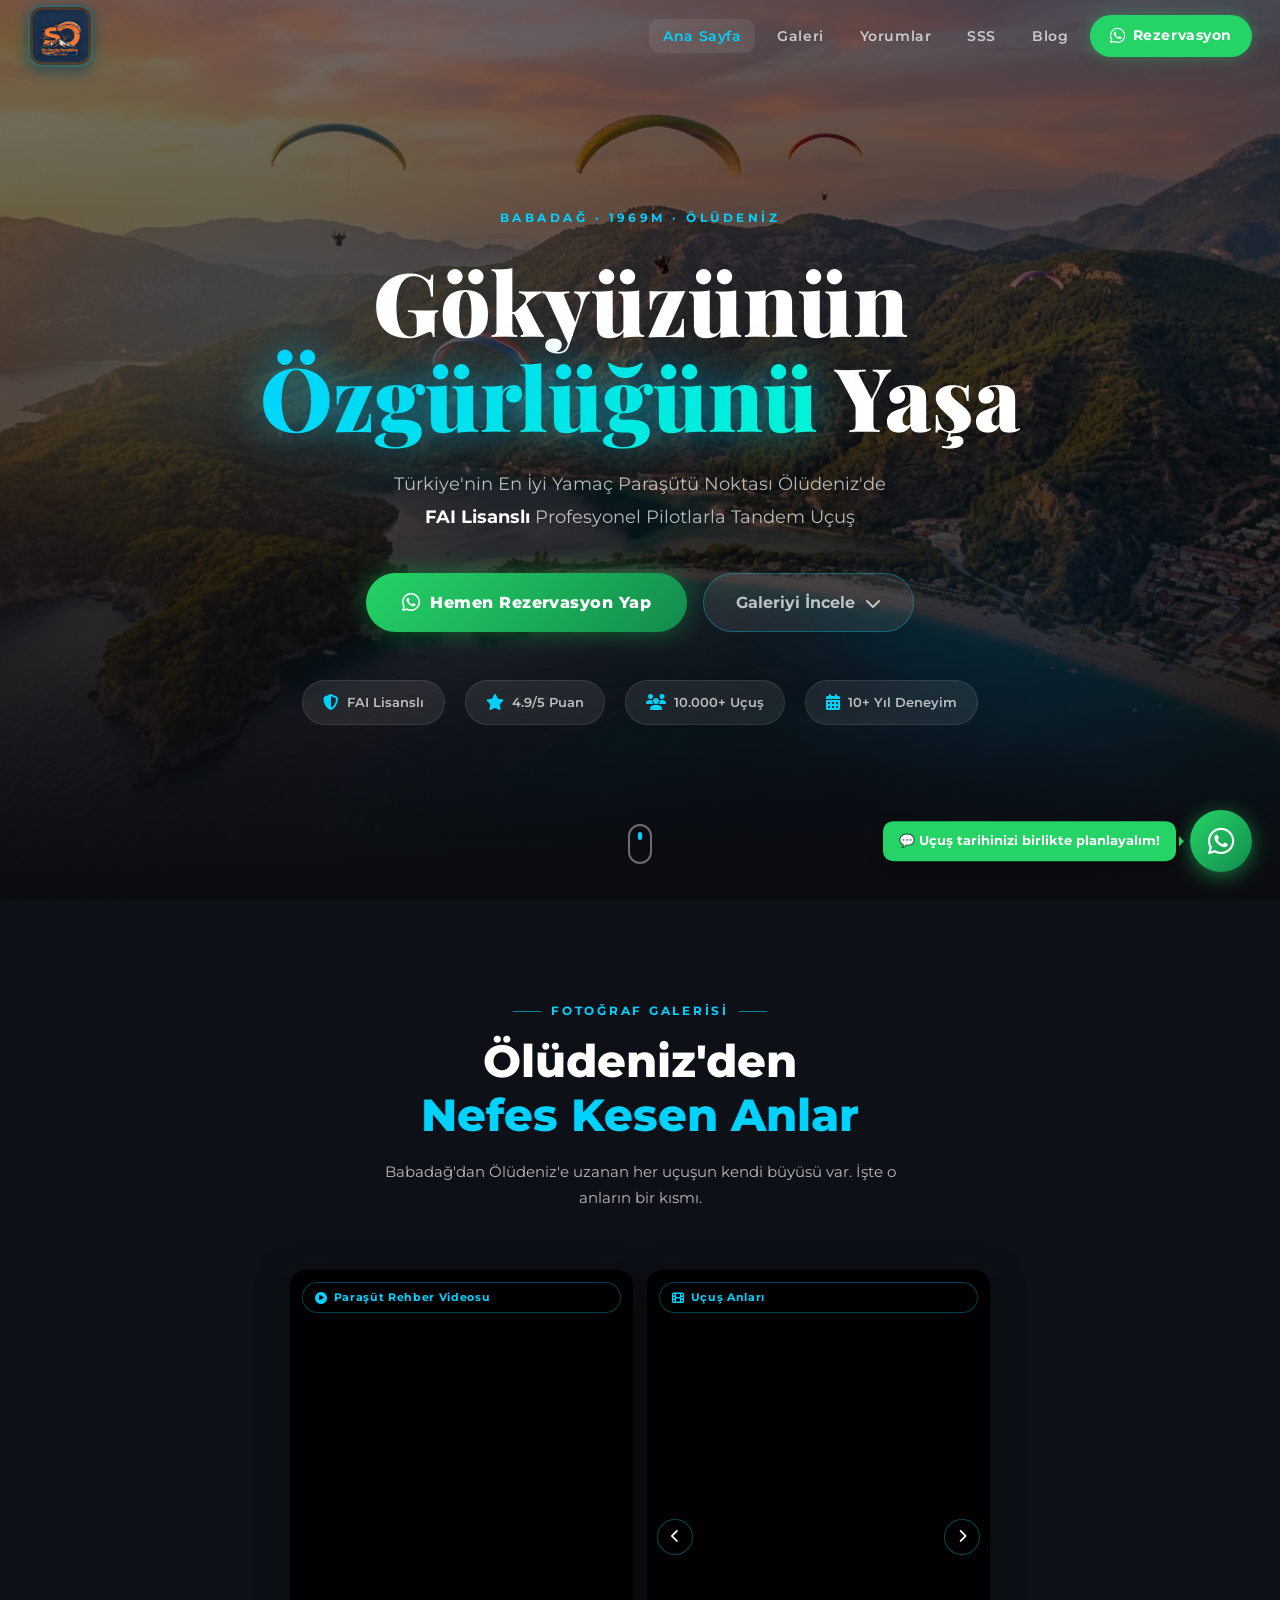
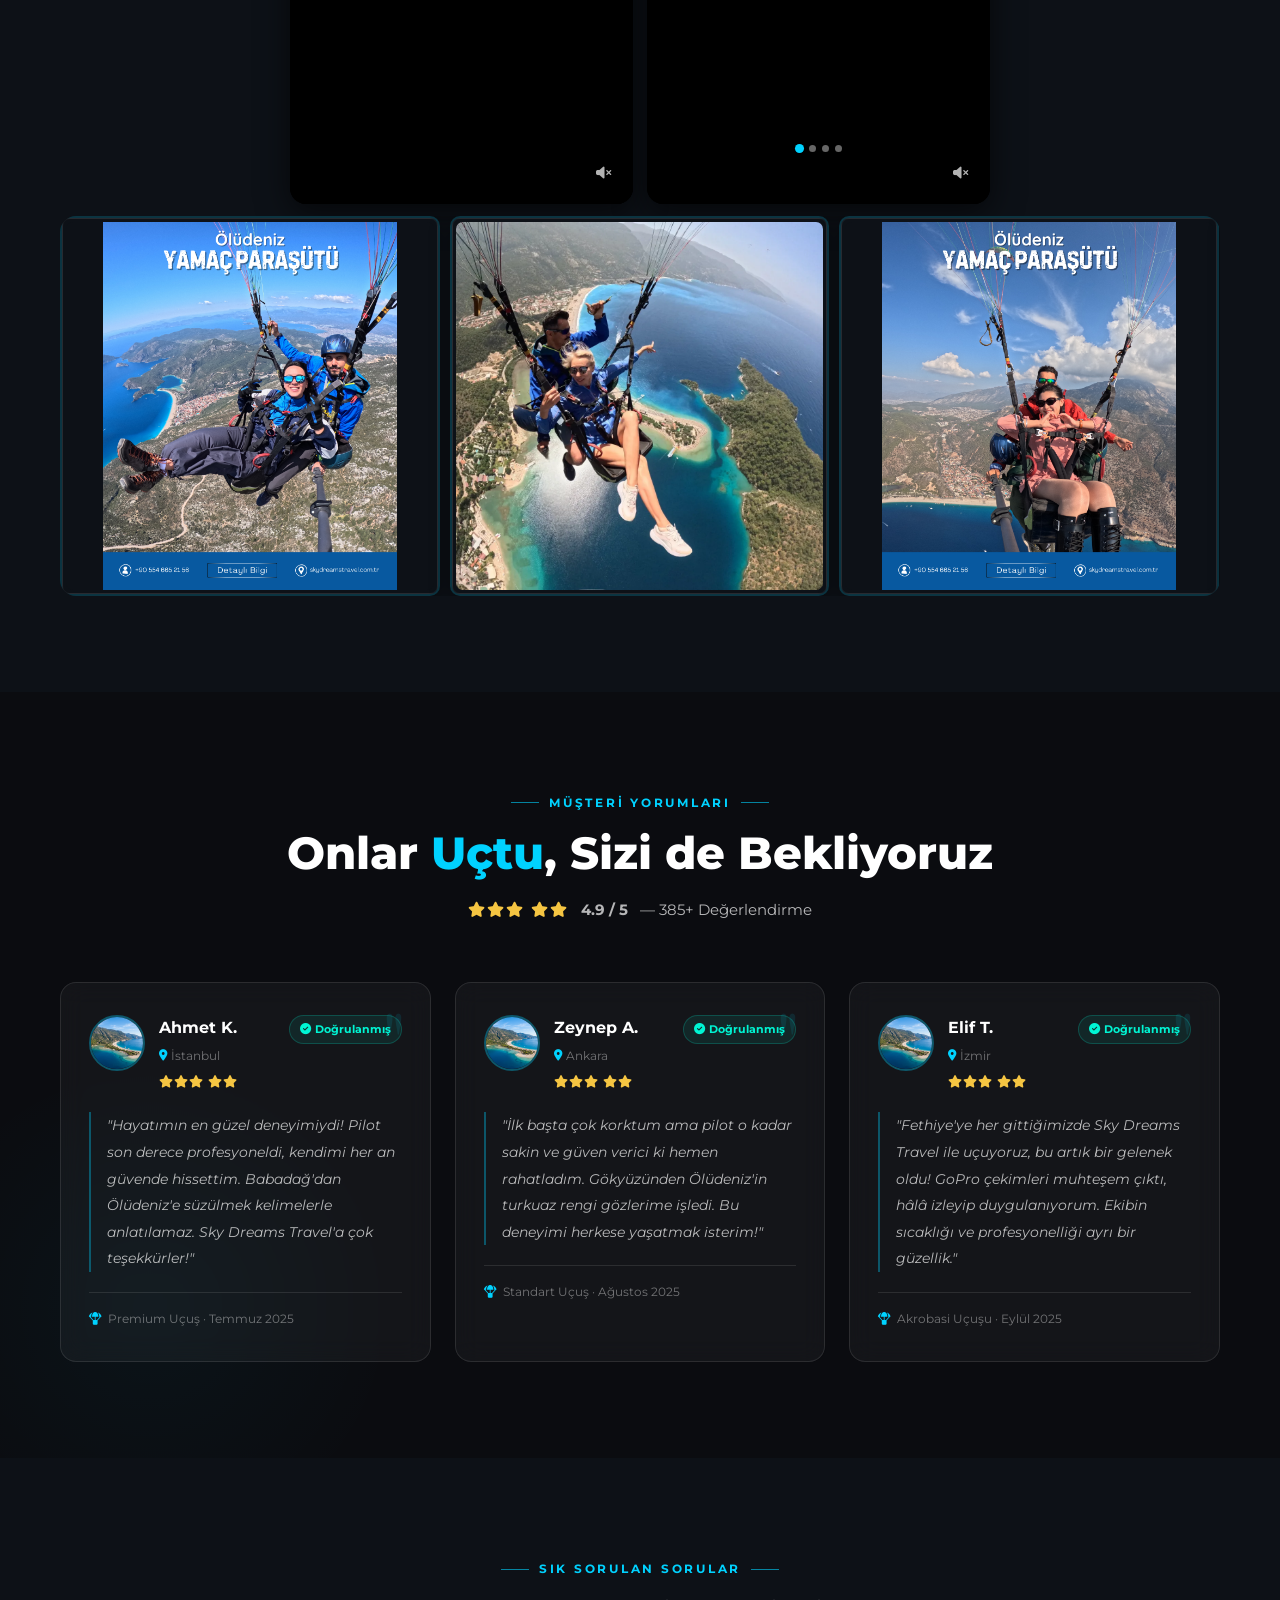
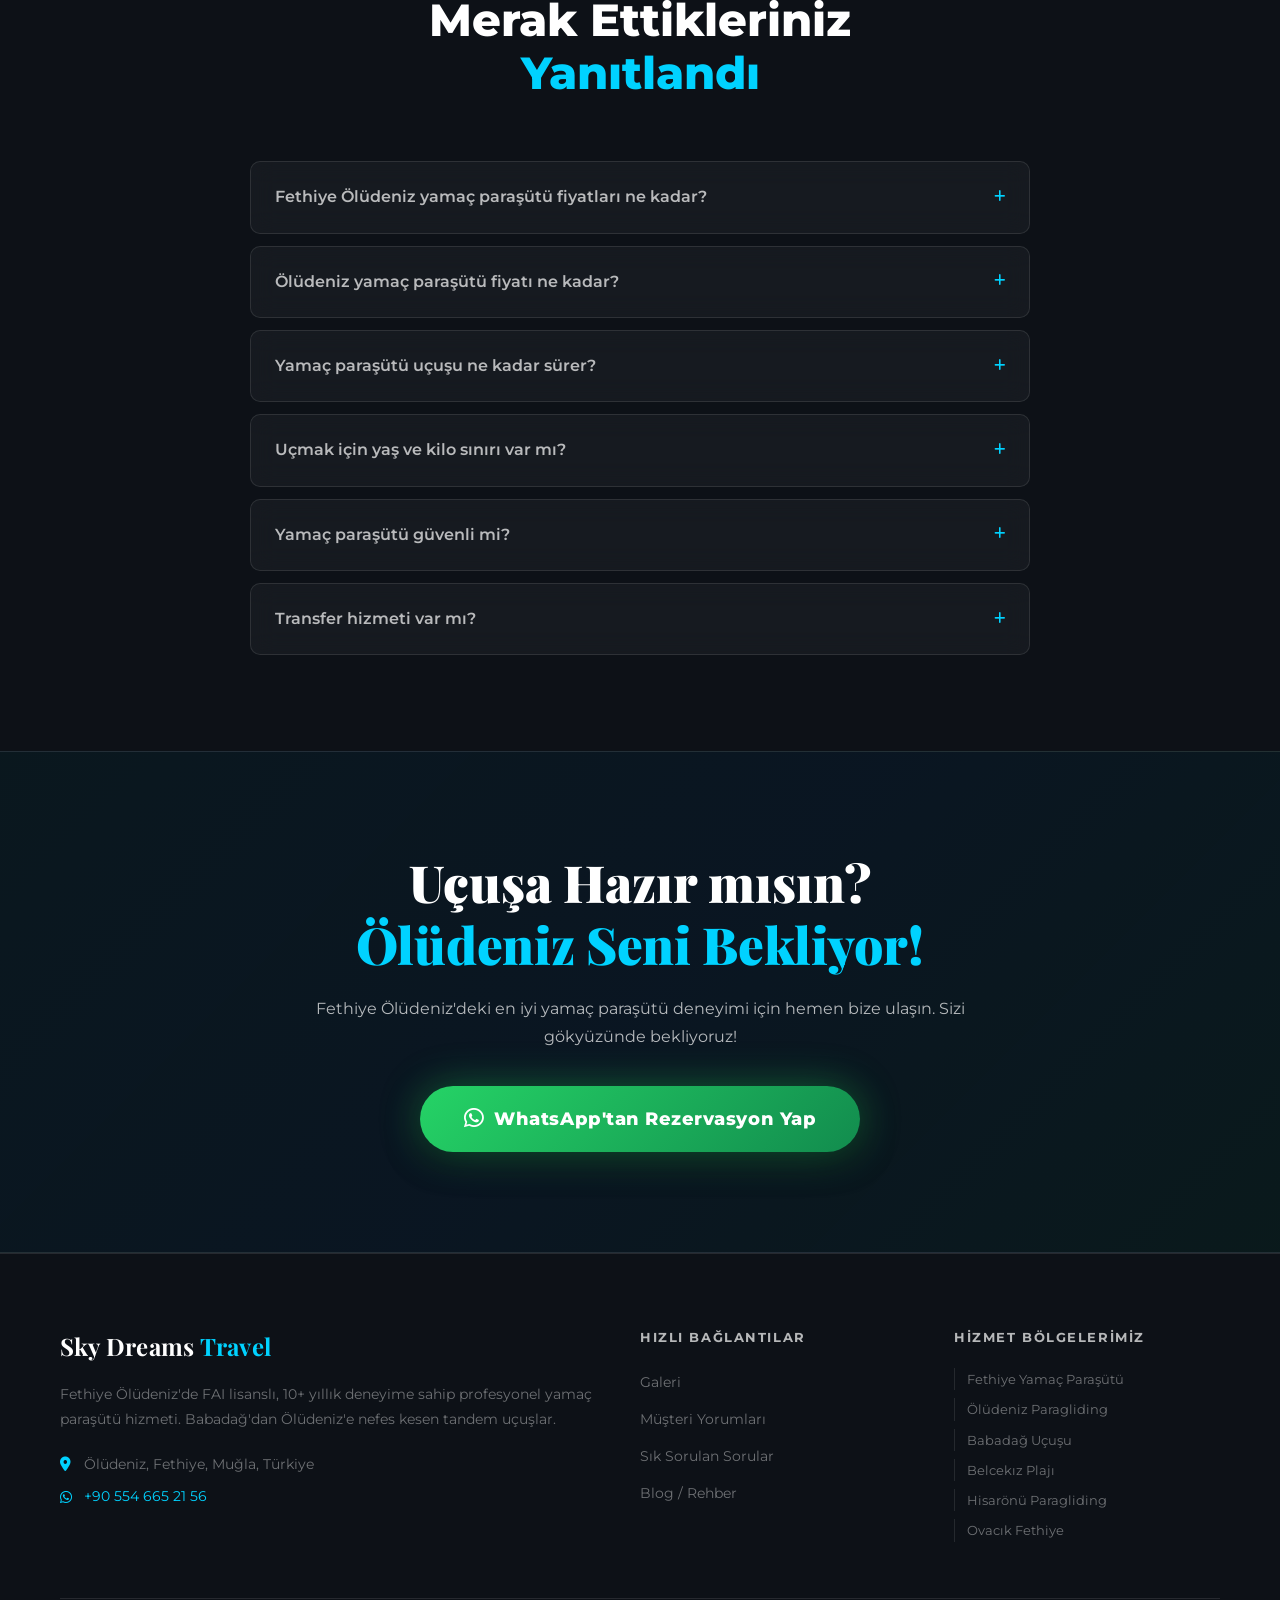
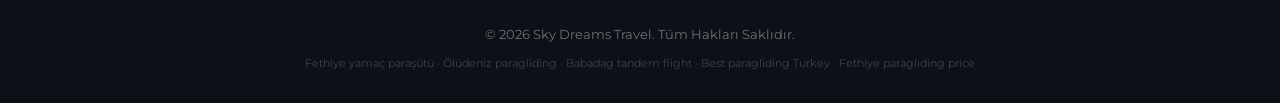
==== commit e99d3198: "güncelleme" ====
--- a/index.html
+++ b/index.html
@@ -12,7 +12,7 @@
   <title>Fethiye Ölüdeniz Yamaç Paraşütü | Sky Dreams Travel | En İyi Paragliding</title>
 
   <meta name="description"
-    content="Fethiye Ölüdeniz'de profesyonel yamaç paraşütü deneyimi. TURSAB lisanslı, en iyi fiyat garantili paragliding uçuşları. Ölüdeniz yamaç paraşütü fiyatları için hemen WhatsApp'tan yazın! Best paragliding in Oludeniz, Fethiye Turkey." />
+    content="Fethiye Ölüdeniz'de profesyonel yamaç paraşütü deneyimi. FAI lisanslı, 10+ yıllık deneyim, en iyi fiyat garantili paragliding uçuşları. Ölüdeniz yamaç paraşütü fiyatları için hemen WhatsApp'tan yazın! Best paragliding in Oludeniz, Fethiye Turkey." />
 
   <meta name="keywords"
     content="fethiye yamaç paraşütü, ölüdeniz paragliding, fethiye yamaç paraşütü fiyatları, ölüdeniz yamaç paraşütü, fethiye paragliding, ölüdeniz en iyi yamaç paraşütü firmaları, babadag paragliding, fethiye uçuş, oludeniz paragliding price, fethiye paragliding company, best paragliding fethiye turkey, oludeniz tandem paragliding, yamaç paraşütü ölüdeniz, türkiye paragliding" />
@@ -36,7 +36,7 @@
   <meta property="og:url" content="https://www.skydreamstravel.com/" />
   <meta property="og:title" content="Fethiye Ölüdeniz Yamaç Paraşütü | Sky Dreams Travel" />
   <meta property="og:description"
-    content="Babadağ'dan Ölüdeniz'e profesyonel yamaç paraşütü uçuşları. TURSAB lisanslı pilotlar, en iyi fiyat garantisi. Hemen rezervasyon yapın!" />
+    content="Babadağ'dan Ölüdeniz'e profesyonel yamaç paraşütü uçuşları. FAI lisanslı pilotlar, 10+ yıl deneyim, en iyi fiyat garantisi. Hemen rezervasyon yapın!" />
   <meta property="og:image" content="https://www.skydreamstravel.com/assets/og-image.jpg" />
   <meta property="og:image:width" content="1200" />
   <meta property="og:image:height" content="630" />
@@ -50,7 +50,7 @@
   <meta name="twitter:card" content="summary_large_image" />
   <meta name="twitter:title" content="Fethiye Ölüdeniz Yamaç Paraşütü | Sky Dreams Travel" />
   <meta name="twitter:description"
-    content="Babadağ'dan Ölüdeniz'e profesyonel tandem yamaç paraşütü. TURSAB lisanslı, en iyi fiyat garantili." />
+    content="Babadağ'dan Ölüdeniz'e profesyonel tandem yamaç paraşütü. FAI lisanslı, 10+ yıl deneyim, en iyi fiyat garantili." />
   <meta name="twitter:image" content="https://www.skydreamstravel.com/assets/og-image.jpg" />
 
   <!-- ═══════════════════════════════════════════════
@@ -71,14 +71,14 @@
     "@id": "https://www.skydreamstravel.com/#business",
     "name": "Sky Dreams Travel – Fethiye Ölüdeniz Yamaç Paraşütü",
     "alternateName": "Sky Dreams Travel Paragliding",
-    "description": "Fethiye Ölüdeniz'de TURSAB lisanslı profesyonel yamaç paraşütü (paragliding) uçuşları. Babadağ'dan Ölüdeniz Plajı'na uzanan nefes kesen tandem uçuşlar.",
+    "description": "Fethiye Ölüdeniz'de FAI lisanslı, 10+ yıllık deneyime sahip profesyonel yamaç paraşütü (paragliding) uçuşları. Babadağ'dan Ölüdeniz Plajı'na uzanan nefes kesen tandem uçuşlar.",
     "url": "https://www.skydreamstravel.com",
     "telephone": "+905546652156",
     "priceRange": "$$",
     "currenciesAccepted": "TRY, EUR, USD",
     "paymentAccepted": "Cash, Credit Card",
     "image": "assets/og-image.jpg",
-    "logo": "assets/logo.png",
+    "logo": "assets/sky-logo.jpg",
     "address": {
       "@type": "PostalAddress",
       "streetAddress": "Ölüdeniz, Babadağ",
@@ -131,7 +131,7 @@
     "aggregateRating": {
       "@type": "AggregateRating",
       "ratingValue": "4.9",
-      "reviewCount": "248",
+      "reviewCount": "385",
       "bestRating": "5"
     }
   }
@@ -174,7 +174,7 @@
         "name": "Is paragliding in Oludeniz safe?",
         "acceptedAnswer": {
           "@type": "Answer",
-          "text": "Yes. All our pilots are licensed and certified by Turkish aviation authorities. We use top-of-the-line equipment with regular safety checks."
+          "text": "Yes. All our pilots are licensed and certified by FAI (International Aeronautical Federation). We use top-of-the-line equipment with regular safety checks."
         }
       }
     ]
@@ -202,7 +202,8 @@
   <link rel="apple-touch-icon" href="assets/apple-touch-icon.png" />
 </head>
 
-<body>
+  <body>
+  <div class="nav-overlay" id="navOverlay"></div>
 
   <!-- ════════════════════════════════════════════════════════
        HEADER / NAV
@@ -214,18 +215,21 @@
       </a>
 
       <button class="nav-toggle" id="navToggle" aria-label="Menüyü Aç/Kapat" aria-expanded="false" aria-controls="navMenu">
-        <span></span><span></span><span></span>
+        <span class="nav-toggle-inner">
+          <span></span><span></span><span></span>
+        </span>
       </button>
 
       <ul class="nav-menu" id="navMenu" role="menubar">
+        <li role="none"><a href="#hero" role="menuitem">Ana Sayfa</a></li>
         <li role="none"><a href="#gallery" role="menuitem">Galeri</a></li>
         <li role="none"><a href="#reviews" role="menuitem">Yorumlar</a></li>
-        <li role="none"><a href="#faq" role="menuitem">Sık Sorulan Sorular</a></li>
+        <li role="none"><a href="#faq" role="menuitem">SSS</a></li>
         <li role="none"><a href="blog.html" role="menuitem">Blog</a></li>
         <li role="none" class="nav-cta">
           <a href="https://wa.me/905546652156?text=Merhaba%2C%20%C3%96l%C3%BCdeniz%20yama%C3%A7%20para%C5%9F%C3%BCt%C3%BC%20u%C3%A7u%C5%9Fu%20i%C3%A7in%20bilgi%20ve%20rezervasyon%20almak%20istiyorum."
             target="_blank" rel="noopener noreferrer" role="menuitem" class="btn-whatsapp-nav" aria-label="WhatsApp'tan Rezervasyon Yap">
-            <i class="fab fa-whatsapp" aria-hidden="true"></i> Rezervasyon
+            <i class="fab fa-whatsapp" aria-hidden="true"></i> <span class="nav-cta-text">Rezervasyon</span>
           </a>
         </li>
       </ul>
@@ -254,7 +258,7 @@
 
       <p class="hero-subtitle">
         Türkiye'nin En İyi Yamaç Paraşütü Noktası Ölüdeniz'de<br />
-        <strong>TURSAB Lisanslı</strong> Profesyonel Pilotlarla Tandem Uçuş
+        <strong>FAI Lisanslı</strong> Profesyonel Pilotlarla Tandem Uçuş
       </p>
 
       <div class="hero-actions">
@@ -271,9 +275,10 @@
       </div>
 
       <div class="hero-badges" aria-label="Güven Rozetleri">
-        <div class="badge"><i class="fas fa-shield-halved" aria-hidden="true"></i><span>TURSAB Lisanslı</span></div>
+        <div class="badge"><i class="fas fa-shield-halved" aria-hidden="true"></i><span>FAI Lisanslı</span></div>
         <div class="badge"><i class="fas fa-star" aria-hidden="true"></i><span>4.9/5 Puan</span></div>
         <div class="badge"><i class="fas fa-users" aria-hidden="true"></i><span>10.000+ Uçuş</span></div>
+        <div class="badge"><i class="fas fa-calendar-alt" aria-hidden="true"></i><span>10+ Yıl Deneyim</span></div>
       </div>
     </div>
 
@@ -373,12 +378,12 @@
       <div class="section-header">
         <p class="section-pretitle">Müşteri Yorumları</p>
         <h2 id="reviews-heading">Onlar <span class="accent">Uçtu</span>, Sizi de Bekliyoruz</h2>
-        <div class="reviews-aggregate" aria-label="Ortalama puan 4.9 üzeri 5, 248 değerlendirme">
+        <div class="reviews-aggregate" aria-label="Ortalama puan 4.9 üzeri 5, 385 değerlendirme">
           <div class="stars" aria-hidden="true">
             <i class="fas fa-star"></i><i class="fas fa-star"></i><i class="fas fa-star"></i>
             <i class="fas fa-star"></i><i class="fas fa-star"></i>
           </div>
-          <strong>4.9 / 5</strong> — 248+ Değerlendirme
+          <strong>4.9 / 5</strong> — 385+ Değerlendirme
         </div>
       </div>
 
@@ -388,7 +393,7 @@
           <div class="review-card-top">
             <img src="assets/review-1.jpg" alt="Ahmet Kaya müşteri profil fotoğrafı" width="56" height="56" loading="lazy" class="review-avatar" />
             <div class="review-meta">
-              <strong itemprop="author">Ahmet Kaya</strong>
+              <strong itemprop="author">Ahmet K.</strong>
               <span class="review-location"><i class="fas fa-map-marker-alt"></i> İstanbul</span>
               <div class="review-stars" aria-label="5 yıldız">
                 <i class="fas fa-star"></i><i class="fas fa-star"></i><i class="fas fa-star"></i>
@@ -407,7 +412,7 @@
           <div class="review-card-top">
             <img src="assets/review-2.jpg" alt="Zeynep Arslan müşteri profil fotoğrafı" width="56" height="56" loading="lazy" class="review-avatar" />
             <div class="review-meta">
-              <strong itemprop="author">Zeynep Arslan</strong>
+              <strong itemprop="author">Zeynep A.</strong>
               <span class="review-location"><i class="fas fa-map-marker-alt"></i> Ankara</span>
               <div class="review-stars" aria-label="5 yıldız">
                 <i class="fas fa-star"></i><i class="fas fa-star"></i><i class="fas fa-star"></i>
@@ -426,7 +431,7 @@
           <div class="review-card-top">
             <img src="assets/review-3.jpg" alt="Elif Türkmen müşteri profil fotoğrafı" width="56" height="56" loading="lazy" class="review-avatar" />
             <div class="review-meta">
-              <strong itemprop="author">Elif Türkmen</strong>
+              <strong itemprop="author">Elif T.</strong>
               <span class="review-location"><i class="fas fa-map-marker-alt"></i> İzmir</span>
               <div class="review-stars" aria-label="5 yıldız">
                 <i class="fas fa-star"></i><i class="fas fa-star"></i><i class="fas fa-star"></i>
@@ -479,7 +484,7 @@
 
         <details class="faq-item" role="listitem">
           <summary><h3>Yamaç paraşütü güvenli mi?</h3><i class="fas fa-plus" aria-hidden="true"></i></summary>
-          <p>Evet, tamamen güvenlidir. Tüm pilotlarımız TURSAB ve THK onaylı lisanslı profesyonellerdir. Ekipmanlarımız uluslararası standartlarda düzenli olarak denetlenmekte ve bakımı eksiksiz yapılmaktadır.</p>
+          <p>Evet, tamamen güvenlidir. Tüm pilotlarımız FAI onaylı lisanslı profesyonellerdir. 10+ yıllık tecrübemiz ve uluslararası standartlardaki ekipmanlarımızla güvenli uçuş garanti ediyoruz. Ekipmanlarımız düzenli olarak denetlenmekte ve bakımı eksiksiz yapılmaktadır.</p>
         </details>
 
         <details class="faq-item" role="listitem">
@@ -518,7 +523,7 @@
       <div class="footer-grid">
         <div class="footer-brand">
           <span class="logo-text footer-logo">Sky Dreams <em>Travel</em></span>
-          <p>Fethiye Ölüdeniz'de TURSAB lisanslı profesyonel yamaç paraşütü hizmeti. Babadağ'dan Ölüdeniz'e nefes kesen tandem uçuşlar.</p>
+          <p>Fethiye Ölüdeniz'de FAI lisanslı, 10+ yıllık deneyime sahip profesyonel yamaç paraşütü hizmeti. Babadağ'dan Ölüdeniz'e nefes kesen tandem uçuşlar.</p>
           <address>
             <p><i class="fas fa-map-marker-alt" aria-hidden="true"></i> Ölüdeniz, Fethiye, Muğla, Türkiye</p>
             <p>
--- a/style.css
+++ b/style.css
@@ -189,14 +189,22 @@
   z-index: 1001;
 }
 .nav-logo img {
-  height: 52px;
+  height: 62px;
   width: auto;
-  max-height: 52px;
+  max-height: 62px;
   object-fit: contain;
   display: block;
-  border-radius: 10px;
-  /* JPG logo için arka plan ve kenar yumuşatma */
-  box-shadow: 0 2px 12px rgba(0,0,0,0.4);
+  border-radius: 14px;
+  border: 2.5px solid rgba(0, 210, 255, 0.30);
+  background: rgba(0, 0, 0, 0.35);
+  padding: 3px;
+  box-shadow: 0 2px 20px rgba(0,210,255,0.25), 0 4px 16px rgba(0,0,0,0.5);
+  transition: border-color 0.3s ease, box-shadow 0.3s ease, transform 0.3s ease;
+}
+.nav-logo:hover img {
+  border-color: rgba(0, 210, 255, 0.7);
+  box-shadow: 0 0 30px rgba(0,210,255,0.4), 0 6px 20px rgba(0,0,0,0.6);
+  transform: scale(1.03);
 }
 
 .logo-text {
@@ -253,25 +261,70 @@
 }
 .nav-cta a.btn-whatsapp-nav i { font-size: 1.1rem; }
 
-/* Hamburger */
+/* ─── Nav Overlay (behind drawer at z-index 9998) ─────────────── */
+.nav-overlay {
+  position: fixed;
+  inset: 0;
+  z-index: 998;
+  background: rgba(0,0,0,0);
+  backdrop-filter: blur(0px);
+  -webkit-backdrop-filter: blur(0px);
+  opacity: 0;
+  visibility: hidden;
+  pointer-events: none;
+  transition: opacity 0.4s ease, visibility 0.4s ease, backdrop-filter 0.4s ease, background 0.4s ease;
+}
+.nav-overlay.open {
+  background: rgba(0,0,0,0.45);
+  backdrop-filter: blur(8px);
+  -webkit-backdrop-filter: blur(8px);
+  opacity: 1;
+  visibility: visible;
+  pointer-events: auto;
+}
+
+/* ─── Hamburger / Kapatma Butonu ─────────────────────────── */
 .nav-toggle {
   display: none;
-  flex-direction: column;
-  gap: 5px;
-  padding: 8px;
+  position: relative;
+  width: 44px;
+  height: 44px;
+  padding: 0;
   z-index: 1001;
-}
-.nav-toggle span {
+  border-radius: 12px;
+  background: rgba(255,255,255,0.06);
+  border: 1px solid rgba(255,255,255,0.10);
+  transition: background 0.3s ease, border-color 0.3s ease;
+  cursor: pointer;
+  align-items: center;
+  justify-content: center;
+}
+.nav-toggle:hover {
+  background: rgba(255,255,255,0.10);
+  border-color: var(--border-glow);
+}
+.nav-toggle-inner {
+  position: relative;
+  width: 20px;
+  height: 16px;
   display: block;
-  width: 24px;
+}
+.nav-toggle-inner span {
+  position: absolute;
+  left: 0;
+  display: block;
+  width: 100%;
   height: 2px;
   background: var(--white);
   border-radius: 2px;
   transition: var(--transition);
 }
-.nav-toggle.open span:nth-child(1) { transform: translateY(7px) rotate(45deg); }
-.nav-toggle.open span:nth-child(2) { opacity: 0; transform: scaleX(0); }
-.nav-toggle.open span:nth-child(3) { transform: translateY(-7px) rotate(-45deg); }
+.nav-toggle-inner span:nth-child(1) { top: 0; }
+.nav-toggle-inner span:nth-child(2) { top: 7px; }
+.nav-toggle-inner span:nth-child(3) { top: 14px; }
+.nav-toggle.open .nav-toggle-inner span:nth-child(1) { top: 7px; transform: rotate(45deg); }
+.nav-toggle.open .nav-toggle-inner span:nth-child(2) { opacity: 0; transform: scaleX(0); }
+.nav-toggle.open .nav-toggle-inner span:nth-child(3) { top: 7px; transform: rotate(-45deg); }
 
 /* ════════════════════════════════════════════════════════════
    HERO SECTION
@@ -296,7 +349,6 @@
   height: 100%;
   object-fit: cover;
   object-position: center 30%;
-  /* Placeholder gradient when image is empty */
   background: linear-gradient(
     135deg,
     #040611 0%,
@@ -320,7 +372,6 @@
   );
 }
 
-/* Animated floating particles behind hero */
 #hero::before {
   content: '';
   position: absolute;
@@ -556,7 +607,6 @@
   padding-bottom: 112px;
 }
 
-/* Dekoratif orb arka planları */
 .why-us-bg {
   position: absolute;
   inset: 0;
@@ -588,7 +638,6 @@
 }
 #why-us.orbs-visible .why-us-orb { opacity: 1; }
 
-/* Section chip (pill label) */
 .section-chip {
   display: inline-flex;
   align-items: center;
@@ -606,7 +655,6 @@
 }
 .section-chip i { font-size: 0.9rem; }
 
-/* Features grid */
 .features-grid {
   display: grid;
   grid-template-columns: repeat(3, 1fr);
@@ -615,7 +663,6 @@
   z-index: 1;
 }
 
-/* ─── Feature Card ───────────────────────────────────────── */
 .feature-card {
   background: rgba(255,255,255,0.03);
   backdrop-filter: blur(16px);
@@ -629,18 +676,13 @@
   flex-direction: column;
   gap: 16px;
   cursor: default;
-  /* Stagger başlangıç durumu — JS ile .fc-visible eklenir */
   opacity: 0;
   transform: translateY(36px);
   transition: opacity 0.6s ease, transform 0.6s cubic-bezier(0.22,1,0.36,1),
               border-color 0.35s ease, box-shadow 0.35s ease, background 0.35s ease;
 }
-.feature-card.fc-visible {
-  opacity: 1;
-  transform: translateY(0);
-}
-
-/* Hovered parlama çizgisi */
+.feature-card.fc-visible { opacity: 1; transform: translateY(0); }
+
 .feature-card::before {
   content: '';
   position: absolute;
@@ -650,8 +692,6 @@
   opacity: 0;
   transition: opacity 0.4s ease, left 0.4s ease, right 0.4s ease;
 }
-
-/* Köşe glow efekti */
 .feature-card::after {
   content: '';
   position: absolute;
@@ -662,7 +702,6 @@
   transition: opacity 0.4s ease;
   pointer-events: none;
 }
-
 .feature-card:hover {
   background: rgba(255,255,255,0.055);
   border-color: rgba(0,210,255,0.28);
@@ -673,7 +712,6 @@
 .feature-card:hover::before { opacity: 1; left: 0; right: 0; }
 .feature-card:hover::after  { opacity: 1; }
 
-/* Numara rozeti */
 .feature-num {
   position: absolute;
   top: 20px; right: 22px;
@@ -689,10 +727,7 @@
 }
 .feature-card:hover .feature-num { color: rgba(0,210,255,0.12); }
 
-/* İkon sarmalayıcı + ikon */
-.feature-icon-wrap {
-  width: fit-content;
-}
+.feature-icon-wrap { width: fit-content; }
 .feature-icon {
   width: 52px; height: 52px;
   border-radius: 14px;
@@ -721,7 +756,6 @@
 }
 .feature-card:hover .feature-icon::after { opacity: 1; }
 
-/* Metin alanı */
 .feature-body { flex: 1; }
 .feature-body h3 {
   font-size: 1.05rem;
@@ -739,7 +773,6 @@
 }
 .feature-card:hover .feature-body p { color: var(--white-70); }
 
-/* ─── Güven Şeridi ───────────────────────────────────────── */
 .why-us-trust-strip {
   display: flex;
   align-items: center;
@@ -753,15 +786,11 @@
   border-radius: 18px;
   position: relative;
   z-index: 1;
-  /* Başlangıç animasyon durumu */
   opacity: 0;
   transform: translateY(24px);
   transition: opacity 0.7s ease 0.5s, transform 0.7s ease 0.5s;
 }
-.why-us-trust-strip.ts-visible {
-  opacity: 1;
-  transform: translateY(0);
-}
+.why-us-trust-strip.ts-visible { opacity: 1; transform: translateY(0); }
 
 .trust-item {
   display: flex;
@@ -771,24 +800,12 @@
   font-size: 0.88rem;
   color: var(--white-70);
 }
-.trust-item i {
-  color: var(--blue-neon);
-  font-size: 1.1rem;
-  flex-shrink: 0;
-}
+.trust-item i { color: var(--blue-neon); font-size: 1.1rem; flex-shrink: 0; }
 .trust-item strong { color: var(--white); font-weight: 700; }
 
-.trust-divider {
-  width: 1px;
-  height: 32px;
-  background: rgba(255,255,255,0.10);
-  flex-shrink: 0;
-}
-
-@media (max-width: 1024px) {
-  .features-grid { grid-template-columns: repeat(2, 1fr); }
-}
-
+.trust-divider { width: 1px; height: 32px; background: rgba(255,255,255,0.10); flex-shrink: 0; }
+
+@media (max-width: 1024px) { .features-grid { grid-template-columns: repeat(2, 1fr); } }
 @media (max-width: 640px) {
   .features-grid { grid-template-columns: 1fr; }
   .trust-divider { display: none; }
@@ -830,24 +847,18 @@
   transition: transform 0.4s cubic-bezier(0.25,0.46,0.45,0.94), box-shadow 0.4s ease, border-color 0.4s ease;
   overflow: hidden;
 }
-
 .package-card:hover {
   transform: translateY(-10px);
   box-shadow: var(--shadow-glow);
   border-color: var(--border-glow);
 }
 
-/* Featured card */
 .package-featured {
   background: linear-gradient(160deg, rgba(0,210,255,0.08) 0%, rgba(0,87,163,0.10) 100%);
   border-color: rgba(0,210,255,0.30);
   box-shadow: 0 0 40px rgba(0,210,255,0.12), var(--shadow-card);
 }
-.package-featured:hover {
-  box-shadow: 0 0 60px rgba(0,210,255,0.25), var(--shadow-glow);
-}
-
-/* Shimmer top border on featured */
+.package-featured:hover { box-shadow: 0 0 60px rgba(0,210,255,0.25), var(--shadow-glow); }
 .package-featured::before {
   content: '';
   position: absolute;
@@ -874,224 +885,108 @@
 .badge-gold { background: rgba(245,197,66,0.15); border-color: rgba(245,197,66,0.40); color: var(--gold); }
 .badge-red  { background: rgba(255,79,90,0.15);  border-color: rgba(255,79,90,0.40);  color: var(--red-accent); }
 
-.package-icon {
-  font-size: 2rem;
-  color: var(--blue-neon);
-  margin-bottom: 16px;
-  transition: var(--transition);
-}
+.package-icon { font-size: 2rem; color: var(--blue-neon); margin-bottom: 16px; transition: var(--transition); }
 .package-card:hover .package-icon { transform: scale(1.15) rotate(-5deg); }
 .package-featured .package-icon { color: var(--blue-neon); filter: drop-shadow(0 0 8px var(--blue-neon)); }
 
-.package-name {
-  font-size: 1.35rem;
-  font-weight: 800;
-  margin-bottom: 4px;
-  color: var(--white);
-}
+.package-name { font-size: 1.35rem; font-weight: 800; margin-bottom: 4px; color: var(--white); }
 .package-subtitle {
-  font-size: 0.82rem;
-  color: var(--blue-neon);
-  font-weight: 600;
-  letter-spacing: 0.05em;
-  margin-bottom: 24px;
-  text-transform: uppercase;
-}
-
-.package-features {
-  list-style: none;
-  margin-bottom: 28px;
-  display: flex;
-  flex-direction: column;
-  gap: 12px;
-}
-.package-features li {
-  display: flex;
-  align-items: center;
-  gap: 10px;
-  font-size: 0.9rem;
-  color: var(--white-70);
-}
+  font-size: 0.82rem; color: var(--blue-neon); font-weight: 600;
+  letter-spacing: 0.05em; margin-bottom: 24px; text-transform: uppercase;
+}
+
+.package-features { list-style: none; margin-bottom: 28px; display: flex; flex-direction: column; gap: 12px; }
+.package-features li { display: flex; align-items: center; gap: 10px; font-size: 0.9rem; color: var(--white-70); }
 .package-features li i.fa-check { color: var(--teal); font-size: 0.8rem; }
 .package-features li i.fa-times { color: var(--white-40); font-size: 0.8rem; }
 .package-features li i.fa-times ~ * { opacity: 0.5; }
 
 .btn-package {
-  display: flex;
-  align-items: center;
-  justify-content: center;
-  gap: 8px;
-  width: 100%;
-  padding: 14px 24px;
-  border-radius: var(--radius-pill);
-  font-weight: 700;
-  font-size: 0.95rem;
+  display: flex; align-items: center; justify-content: center; gap: 8px;
+  width: 100%; padding: 14px 24px; border-radius: var(--radius-pill);
+  font-weight: 700; font-size: 0.95rem;
   background: linear-gradient(135deg, rgba(37,211,102,0.15), rgba(18,140,78,0.15));
-  border: 1.5px solid rgba(37,211,102,0.4);
-  color: #25d366;
-  transition: var(--transition);
+  border: 1.5px solid rgba(37,211,102,0.4); color: #25d366; transition: var(--transition);
 }
 .btn-package:hover {
-  background: linear-gradient(135deg, #25d366, #128c4e);
-  color: var(--white);
-  border-color: #25d366;
-  transform: translateY(-2px);
-  box-shadow: 0 6px 20px rgba(37,211,102,0.4);
+  background: linear-gradient(135deg, #25d366, #128c4e); color: var(--white);
+  border-color: #25d366; transform: translateY(-2px); box-shadow: 0 6px 20px rgba(37,211,102,0.4);
 }
 .btn-package-gold {
   background: linear-gradient(135deg, rgba(245,197,66,0.15), rgba(245,197,66,0.08));
-  border-color: rgba(245,197,66,0.5);
-  color: var(--gold);
+  border-color: rgba(245,197,66,0.5); color: var(--gold);
 }
 .btn-package-gold:hover {
-  background: linear-gradient(135deg, var(--gold), #e5a510);
-  color: var(--bg-dark);
-  border-color: var(--gold);
-  box-shadow: 0 6px 20px rgba(245,197,66,0.4);
-}
-
-.packages-note {
-  text-align: center;
-  margin-top: 36px;
-  font-size: 0.88rem;
-  color: var(--white-40);
-}
+  background: linear-gradient(135deg, var(--gold), #e5a510); color: var(--bg-dark);
+  border-color: var(--gold); box-shadow: 0 6px 20px rgba(245,197,66,0.4);
+}
+
+.packages-note { text-align: center; margin-top: 36px; font-size: 0.88rem; color: var(--white-40); }
 .packages-note i { color: var(--blue-neon); margin-right: 6px; }
 
 /* ════════════════════════════════════════════════════════════
-   GALLERY — Instagram Kare Grid
-   ════════════════════════════════════════════════════════════ */
-#gallery {
-  background: var(--bg-dark-2);
-  overflow: hidden;
-}
-
-/* ─── Galeri Wrapper: Üstte 2 video | Altta slider ─── */
-.gallery-wrapper {
-  display: flex;
-  flex-direction: column;
-  gap: 12px;
-}
-
-/* ─── Satır 1: İki Video Yan Yana ─── */
+   GALLERY
+   ════════════════════════════════════════════════════════════ */
+#gallery { background: var(--bg-dark-2); overflow: hidden; }
+.gallery-wrapper { display: flex; flex-direction: column; gap: 12px; }
+
 .gallery-videos-row {
-  display: grid;
-  grid-template-columns: 1fr 1fr;
-  gap: 14px;
-  align-items: stretch;
-  max-width: 700px;
-  margin: 0 auto;
-  width: 100%;
-}
-.gallery-videos-row .gallery-reel {
-  flex: 1;
-}
-.gallery-videos-row .gallery-reel-video {
-  aspect-ratio: 9 / 14;
-}
-
-/* ─── Satır 2: Fotoğraf Otomatik Slider ─── */
+  display: grid; grid-template-columns: 1fr 1fr; gap: 14px; align-items: stretch;
+  max-width: 700px; margin: 0 auto; width: 100%;
+}
+.gallery-videos-row .gallery-reel-video { aspect-ratio: 9 / 14; }
+
 .gallery-photo-slider {
-  overflow: hidden;
-  border-radius: var(--radius);
-  position: relative;
-  cursor: grab;
-  user-select: none;
-  -webkit-user-select: none;
+  overflow: hidden; border-radius: var(--radius); position: relative;
+  cursor: grab; user-select: none; -webkit-user-select: none;
 }
 .gallery-photo-slider:active { cursor: grabbing; }
 .gallery-photo-track {
-  display: flex;
-  gap: 10px;
+  display: flex; gap: 10px;
   transition: transform 0.6s cubic-bezier(0.25, 0.46, 0.45, 0.94);
   will-change: transform;
 }
-.gallery-photo-track .insta-item {
-  flex: 0 0 calc(33.333% - 7px);
-  aspect-ratio: 1 / 1;
-  min-width: 0;
-}
+.gallery-photo-track .insta-item { flex: 0 0 calc(33.333% - 7px); aspect-ratio: 1 / 1; min-width: 0; }
 
 @media (max-width: 900px) {
-  .gallery-videos-row {
-    grid-template-columns: 1fr;
-    gap: 10px;
-  }
-  .gallery-photo-track .insta-item {
-    flex: 0 0 calc(50% - 5px);
-  }
-}
-@media (max-width: 520px) {
-  .gallery-photo-track .insta-item {
-    flex: 0 0 calc(100% - 0px);
-  }
-}
-
-/* Playlist başlık etiketi */
+  .gallery-videos-row { grid-template-columns: 1fr; gap: 10px; }
+  .gallery-photo-track .insta-item { flex: 0 0 calc(50% - 5px); }
+}
+@media (max-width: 520px) { .gallery-photo-track .insta-item { flex: 0 0 calc(100% - 0px); } }
+
 .gallery-playlist-title {
-  display: flex;
-  align-items: center;
-  gap: 8px;
-  font-size: 0.82rem;
-  font-weight: 700;
-  letter-spacing: 0.12em;
-  text-transform: uppercase;
-  color: var(--blue-neon);
-  margin-bottom: 10px;
+  display: flex; align-items: center; gap: 8px;
+  font-size: 0.82rem; font-weight: 700; letter-spacing: 0.12em;
+  text-transform: uppercase; color: var(--blue-neon); margin-bottom: 10px;
 }
 .gallery-playlist-title i { font-size: 0.9rem; }
 
-/* Playlist nav butonları */
 .playlist-btn {
-  position: absolute;
-  top: 50%;
-  transform: translateY(-50%);
-  z-index: 10;
-  width: 36px; height: 36px;
-  border-radius: 50%;
-  background: rgba(0,0,0,0.65);
-  backdrop-filter: blur(6px);
-  border: 1px solid rgba(0,210,255,0.35);
-  color: var(--white);
-  font-size: 0.85rem;
+  position: absolute; top: 50%; transform: translateY(-50%); z-index: 10;
+  width: 36px; height: 36px; border-radius: 50%;
+  background: rgba(0,0,0,0.65); backdrop-filter: blur(6px);
+  border: 1px solid rgba(0,210,255,0.35); color: var(--white); font-size: 0.85rem;
   display: flex; align-items: center; justify-content: center;
-  cursor: pointer;
-  transition: background 0.2s ease, border-color 0.2s ease;
+  cursor: pointer; transition: background 0.2s ease, border-color 0.2s ease;
 }
 .playlist-btn:hover { background: rgba(0,210,255,0.25); border-color: var(--blue-neon); }
 .playlist-prev { left: 10px; }
 .playlist-next { right: 10px; }
 
-/* Nokta indikatörler */
 .playlist-dots {
-  position: absolute;
-  bottom: 52px;
-  left: 50%;
-  transform: translateX(-50%);
-  z-index: 10;
-  display: flex;
-  gap: 6px;
+  position: absolute; bottom: 52px; left: 50%; transform: translateX(-50%);
+  z-index: 10; display: flex; gap: 6px;
 }
 .playlist-dot {
-  width: 7px; height: 7px;
-  border-radius: 50%;
-  background: var(--white-40);
-  transition: background 0.2s ease, transform 0.2s ease;
+  width: 7px; height: 7px; border-radius: 50%;
+  background: var(--white-40); transition: background 0.2s ease, transform 0.2s ease;
   cursor: pointer;
 }
-.playlist-dot.active {
-  background: var(--blue-neon);
-  transform: scale(1.3);
-}
-
-/* ─── Tekil Reel kartı ───────────────────────────────────── */
+.playlist-dot.active { background: var(--blue-neon); transform: scale(1.3); }
+
 .gallery-reel {
-  position: relative;
-  border-radius: var(--radius);
-  overflow: hidden;
-  background: #000;
-  flex: 1;
-  cursor: pointer;
+  position: relative; border-radius: var(--radius); overflow: hidden;
+  background: #000; flex: 1; cursor: pointer;
   box-shadow: 0 8px 32px rgba(0,0,0,0.6);
   transition: transform 0.3s ease, box-shadow 0.3s ease;
 }
@@ -1101,171 +996,78 @@
 }
 
 .gallery-reel-label {
-  position: absolute;
-  top: 12px;
-  left: 12px;
-  right: 12px;
-  z-index: 5;
-  display: inline-flex;
-  align-items: center;
-  gap: 6px;
-  padding: 5px 12px;
-  background: rgba(0, 0, 0, 0.70);
-  backdrop-filter: blur(8px);
-  border: 1px solid rgba(0, 210, 255, 0.30);
-  border-radius: var(--radius-pill);
-  font-size: 0.70rem;
-  font-weight: 700;
-  color: var(--blue-neon);
-  letter-spacing: 0.06em;
-  pointer-events: none;
-  white-space: nowrap;
-  overflow: hidden;
-  text-overflow: ellipsis;
+  position: absolute; top: 12px; left: 12px; right: 12px; z-index: 5;
+  display: inline-flex; align-items: center; gap: 6px;
+  padding: 5px 12px; background: rgba(0, 0, 0, 0.70); backdrop-filter: blur(8px);
+  border: 1px solid rgba(0, 210, 255, 0.30); border-radius: var(--radius-pill);
+  font-size: 0.70rem; font-weight: 700; color: var(--blue-neon);
+  letter-spacing: 0.06em; pointer-events: none; white-space: nowrap;
+  overflow: hidden; text-overflow: ellipsis;
 }
 .gallery-reel-label i { font-size: 0.75rem; flex-shrink: 0; }
 
 .gallery-reel-video {
-  display: block;
-  width: 100%;
-  aspect-ratio: 9 / 16;
-  object-fit: cover;
-  background: #000;
-}
-
-/* Ses simgesi — alt orta */
+  display: block; width: 100%; aspect-ratio: 9 / 16;
+  object-fit: cover; background: #000;
+}
+
 .reel-sound-hint {
-  position: absolute;
-  bottom: 14px;
-  right: 14px;
-  z-index: 5;
-  width: 32px;
-  height: 32px;
-  border-radius: 50%;
-  background: rgba(0,0,0,0.65);
-  backdrop-filter: blur(6px);
-  display: flex;
-  align-items: center;
-  justify-content: center;
-  color: var(--white-70);
-  font-size: 0.85rem;
-  transition: color 0.25s ease, background 0.25s ease;
-  pointer-events: none;
-}
-.gallery-reel.sound-on .reel-sound-hint i::before { content: '\f028'; } /* fa-volume-high */
-.gallery-reel.sound-on .reel-sound-hint {
-  color: var(--blue-neon);
-  background: rgba(0,210,255,0.15);
-}
-
-@media (max-width: 480px) {
-  .gallery-stack-reel,
-  .gallery-stack-playlist { max-width: 100%; }
-}
-
-/* 3 sütun × 2 satır — her kare 1:1 */
-.insta-grid {
-  display: grid;
-  grid-template-columns: repeat(3, 1fr);
-  gap: 4px;
-  border-radius: var(--radius);
-  overflow: hidden;
-}
+  position: absolute; bottom: 14px; right: 14px; z-index: 5;
+  width: 32px; height: 32px; border-radius: 50%;
+  background: rgba(0,0,0,0.65); backdrop-filter: blur(6px);
+  display: flex; align-items: center; justify-content: center;
+  color: var(--white-70); font-size: 0.85rem;
+  transition: color 0.25s ease, background 0.25s ease; pointer-events: none;
+}
+.gallery-reel.sound-on .reel-sound-hint i::before { content: '\f028'; }
+.gallery-reel.sound-on .reel-sound-hint { color: var(--blue-neon); background: rgba(0,210,255,0.15); }
 
 .insta-item {
-  position: relative;
-  aspect-ratio: 1 / 1;
-  overflow: hidden;
-  cursor: pointer;
+  position: relative; aspect-ratio: 1 / 1; overflow: hidden; cursor: pointer;
   background: var(--bg-dark-2);
-  /* Çerçeve efekti */
-  border: 2px solid rgba(0, 210, 255, 0.18);
-  border-radius: 10px;
+  border: 2px solid rgba(0, 210, 255, 0.18); border-radius: 10px;
   box-shadow: 0 4px 18px rgba(0,0,0,0.5), inset 0 0 0 1px rgba(255,255,255,0.05);
   padding: 4px;
 }
-
 .insta-item img {
-  width: 100%;
-  height: 100%;
-  object-fit: contain;   /* Orijinal oran, zoom yok */
-  display: block;
-  border-radius: 7px;
-  background: var(--bg-dark-2);
-  /* Zoom animasyonu kaldırıldı */
+  width: 100%; height: 100%; object-fit: contain; display: block;
+  border-radius: 7px; background: var(--bg-dark-2);
 }
 .insta-item:hover img { transform: none; }
-
-/* Hover overlay */
 .insta-overlay {
-  position: absolute;
-  inset: 0;
-  background: linear-gradient(
-    135deg,
-    rgba(0, 210, 255, 0.30) 0%,
-    rgba(0, 0, 0, 0.55) 100%
-  );
-  display: flex;
-  align-items: center;
-  justify-content: center;
-  opacity: 0;
-  transition: opacity 0.35s ease;
+  position: absolute; inset: 0;
+  background: linear-gradient(135deg, rgba(0,210,255,0.30) 0%, rgba(0,0,0,0.55) 100%);
+  display: flex; align-items: center; justify-content: center;
+  opacity: 0; transition: opacity 0.35s ease;
 }
 .insta-overlay i {
-  font-size: 1.8rem;
-  color: var(--white);
+  font-size: 1.8rem; color: var(--white);
   filter: drop-shadow(0 2px 8px rgba(0,0,0,0.6));
-  transform: scale(0.7);
-  transition: transform 0.35s cubic-bezier(0.34, 1.56, 0.64, 1);
+  transform: scale(0.7); transition: transform 0.35s cubic-bezier(0.34, 1.56, 0.64, 1);
 }
 .insta-item:hover .insta-overlay { opacity: 1; }
 .insta-item:hover .insta-overlay i { transform: scale(1); }
-
-/* İnce kenar çerçevesi — Instagram hissi */
 .insta-item::before {
-  content: '';
-  position: absolute;
-  inset: 0;
-  border: 1px solid rgba(255,255,255,0.06);
-  z-index: 1;
-  pointer-events: none;
-  transition: border-color 0.3s ease;
+  content: ''; position: absolute; inset: 0;
+  border: 1px solid rgba(255,255,255,0.06); z-index: 1;
+  pointer-events: none; transition: border-color 0.3s ease;
 }
 .insta-item:hover::before { border-color: rgba(0,210,255,0.25); }
 
-@media (max-width: 640px) {
-  .insta-grid { grid-template-columns: repeat(3, 1fr); gap: 3px; }
-}
-@media (max-width: 400px) {
-  .insta-grid { grid-template-columns: repeat(2, 1fr); }
-}
-
 /* ════════════════════════════════════════════════════════════
    REVIEWS
    ════════════════════════════════════════════════════════════ */
-#reviews {
-  background: var(--bg-dark);
-  position: relative;
-  overflow: hidden;
-}
+#reviews { background: var(--bg-dark); position: relative; overflow: hidden; }
 #reviews::before {
-  content: '';
-  position: absolute;
-  bottom: -100px; left: -100px;
-  width: 500px; height: 500px;
-  border-radius: 50%;
+  content: ''; position: absolute; bottom: -100px; left: -100px;
+  width: 500px; height: 500px; border-radius: 50%;
   background: radial-gradient(circle, rgba(0,210,255,0.04) 0%, transparent 70%);
   pointer-events: none;
 }
 
 .reviews-aggregate {
-  display: flex;
-  align-items: center;
-  justify-content: center;
-  gap: 12px;
-  margin-top: 16px;
-  font-size: 0.95rem;
-  color: var(--white-70);
+  display: flex; align-items: center; justify-content: center;
+  gap: 12px; margin-top: 16px; font-size: 0.95rem; color: var(--white-70);
 }
 .stars { color: var(--gold); letter-spacing: 2px; }
 
@@ -1276,383 +1078,149 @@
 }
 
 .review-card {
-  background: var(--bg-card);
-  backdrop-filter: blur(12px);
-  -webkit-backdrop-filter: blur(12px);
-  border: 1px solid var(--border);
-  border-radius: var(--radius);
-  padding: 32px 28px;
-  transition: var(--transition);
-  position: relative;
+  background: var(--bg-card); backdrop-filter: blur(12px);
+  -webkit-backdrop-filter: blur(12px); border: 1px solid var(--border);
+  border-radius: var(--radius); padding: 32px 28px;
+  transition: var(--transition); position: relative;
 }
 .review-card::before {
-  content: '"';
-  position: absolute;
-  top: 16px; right: 24px;
-  font-size: 5rem;
-  font-family: var(--font-display);
-  color: var(--blue-neon);
-  opacity: 0.10;
-  line-height: 1;
-  pointer-events: none;
-}
-.review-card:hover {
-  border-color: var(--border-glow);
-  transform: translateY(-4px);
-  box-shadow: var(--shadow-glow);
-}
-
-/* Yeni kart yapısı */
-.review-card-top {
-  display: flex;
-  align-items: flex-start;
-  gap: 14px;
-  margin-bottom: 20px;
-}
-
+  content: '"'; position: absolute; top: 16px; right: 24px;
+  font-size: 5rem; font-family: var(--font-display);
+  color: var(--blue-neon); opacity: 0.10; line-height: 1; pointer-events: none;
+}
+.review-card:hover { border-color: var(--border-glow); transform: translateY(-4px); box-shadow: var(--shadow-glow); }
+
+.review-card-top { display: flex; align-items: flex-start; gap: 14px; margin-bottom: 20px; }
 .review-avatar {
-  width: 56px; height: 56px;
-  border-radius: 50%;
-  object-fit: cover;
-  border: 2px solid rgba(0,210,255,0.35);
-  flex-shrink: 0;
-}
-
-.review-meta {
-  flex: 1;
-  display: flex;
-  flex-direction: column;
-  gap: 3px;
-}
-.review-meta strong {
-  font-size: 0.97rem;
-  font-weight: 700;
-  color: var(--white);
-}
-.review-location {
-  font-size: 0.78rem;
-  color: var(--white-40);
-  display: flex;
-  align-items: center;
-  gap: 4px;
-}
+  width: 56px; height: 56px; border-radius: 50%; object-fit: cover;
+  border: 2px solid rgba(0,210,255,0.35); flex-shrink: 0;
+}
+.review-meta { flex: 1; display: flex; flex-direction: column; gap: 3px; }
+.review-meta strong { font-size: 0.97rem; font-weight: 700; color: var(--white); }
+.review-location { font-size: 0.78rem; color: var(--white-40); display: flex; align-items: center; gap: 4px; }
 .review-location i { font-size: 0.7rem; color: var(--blue-neon); }
-
 .review-stars { color: var(--gold); font-size: 0.78rem; margin-top: 2px; letter-spacing: 1px; }
 
 .review-badge {
-  font-size: 0.68rem;
-  font-weight: 700;
-  color: var(--teal);
-  white-space: nowrap;
-  display: flex;
-  align-items: center;
-  gap: 4px;
-  padding: 4px 10px;
-  background: rgba(0,245,212,0.08);
-  border: 1px solid rgba(0,245,212,0.2);
-  border-radius: var(--radius-pill);
-  flex-shrink: 0;
-  align-self: flex-start;
+  font-size: 0.68rem; font-weight: 700; color: var(--teal); white-space: nowrap;
+  display: flex; align-items: center; gap: 4px; padding: 4px 10px;
+  background: rgba(0,245,212,0.08); border: 1px solid rgba(0,245,212,0.2);
+  border-radius: var(--radius-pill); flex-shrink: 0; align-self: flex-start;
 }
 .review-badge i { font-size: 0.7rem; }
 
-.review-card blockquote {
-  margin-bottom: 20px;
-  border-left: 2px solid var(--border-glow);
-  padding-left: 16px;
-}
-.review-card blockquote p {
-  font-size: 0.9rem;
-  color: var(--white-70);
-  line-height: 1.85;
-  font-style: italic;
-}
+.review-card blockquote { margin-bottom: 20px; border-left: 2px solid var(--border-glow); padding-left: 16px; }
+.review-card blockquote p { font-size: 0.9rem; color: var(--white-70); line-height: 1.85; font-style: italic; }
 
 .review-footer-tag {
-  font-size: 0.75rem;
-  color: var(--white-40);
-  display: flex;
-  align-items: center;
-  gap: 6px;
-  padding-top: 16px;
-  border-top: 1px solid var(--border);
+  font-size: 0.75rem; color: var(--white-40); display: flex; align-items: center; gap: 6px;
+  padding-top: 16px; border-top: 1px solid var(--border);
 }
 .review-footer-tag i { color: var(--blue-neon); font-size: 0.8rem; }
 
 /* ════════════════════════════════════════════════════════════
    FAQ
    ════════════════════════════════════════════════════════════ */
-#faq {
-  background: var(--bg-dark-2);
-}
-
-.faq-list {
-  max-width: 780px;
-  margin: 0 auto;
-  display: flex;
-  flex-direction: column;
-  gap: 12px;
-}
+#faq { background: var(--bg-dark-2); }
+
+.faq-list { max-width: 780px; margin: 0 auto; display: flex; flex-direction: column; gap: 12px; }
 
 .faq-item {
-  background: var(--bg-card);
-  backdrop-filter: blur(12px);
-  -webkit-backdrop-filter: blur(12px);
-  border: 1px solid var(--border);
-  border-radius: var(--radius-sm);
-  overflow: hidden;
-  transition: border-color 0.3s ease;
+  background: var(--bg-card); backdrop-filter: blur(12px); -webkit-backdrop-filter: blur(12px);
+  border: 1px solid var(--border); border-radius: var(--radius-sm);
+  overflow: hidden; transition: border-color 0.3s ease;
 }
 .faq-item[open] { border-color: var(--border-glow); }
 
 .faq-item summary {
-  display: flex;
-  align-items: center;
-  justify-content: space-between;
-  gap: 16px;
-  padding: 22px 24px;
-  cursor: pointer;
-  transition: background 0.3s ease;
-  user-select: none;
-  -webkit-user-select: none;
+  display: flex; align-items: center; justify-content: space-between;
+  gap: 16px; padding: 22px 24px; cursor: pointer;
+  transition: background 0.3s ease; user-select: none; -webkit-user-select: none;
 }
 .faq-item summary:hover { background: var(--white-08); }
-
-.faq-item summary h3 {
-  font-size: 0.97rem;
-  font-weight: 600;
-  color: var(--white-70);
-  transition: color 0.3s ease;
-  flex: 1;
-}
+.faq-item summary h3 { font-size: 0.97rem; font-weight: 600; color: var(--white-70); transition: color 0.3s ease; flex: 1; }
 .faq-item[open] summary h3 { color: var(--blue-neon); }
-
-.faq-item summary i {
-  font-size: 0.8rem;
-  color: var(--blue-neon);
-  transition: transform 0.3s ease;
-  flex-shrink: 0;
-}
+.faq-item summary i { font-size: 0.8rem; color: var(--blue-neon); transition: transform 0.3s ease; flex-shrink: 0; }
 .faq-item[open] summary i { transform: rotate(45deg); }
-
-.faq-item > p {
-  padding: 0 24px 24px;
-  font-size: 0.9rem;
-  color: var(--white-70);
-  line-height: 1.8;
-  border-top: 1px solid var(--border);
-  padding-top: 16px;
-}
+.faq-item > p { padding: 0 24px 24px; font-size: 0.9rem; color: var(--white-70); line-height: 1.8; border-top: 1px solid var(--border); padding-top: 16px; }
 
 /* ════════════════════════════════════════════════════════════
    CTA SECTION
    ════════════════════════════════════════════════════════════ */
 #cta-section {
-  background: linear-gradient(
-    135deg,
-    rgba(0,210,255,0.06) 0%,
-    rgba(0,87,163,0.12) 50%,
-    rgba(0,245,212,0.06) 100%
-  );
-  border-top: 1px solid var(--border);
-  border-bottom: 1px solid var(--border);
-  padding: 100px 0;
-}
-
-.cta-box {
-  text-align: center;
-  max-width: 680px;
-  margin: 0 auto;
-}
-.cta-box h2 {
-  font-family: var(--font-display);
-  font-size: clamp(2rem, 5vw, 3.2rem);
-  font-weight: 900;
-  line-height: 1.2;
-  margin-bottom: 20px;
-}
-.cta-box p {
-  font-size: 1rem;
-  color: var(--white-70);
-  margin-bottom: 36px;
-}
+  background: linear-gradient(135deg, rgba(0,210,255,0.06) 0%, rgba(0,87,163,0.12) 50%, rgba(0,245,212,0.06) 100%);
+  border-top: 1px solid var(--border); border-bottom: 1px solid var(--border); padding: 100px 0;
+}
+.cta-box { text-align: center; max-width: 680px; margin: 0 auto; }
+.cta-box h2 { font-family: var(--font-display); font-size: clamp(2rem, 5vw, 3.2rem); font-weight: 900; line-height: 1.2; margin-bottom: 20px; }
+.cta-box p { font-size: 1rem; color: var(--white-70); margin-bottom: 36px; }
 
 .btn-cta-whatsapp {
-  font-size: 1.1rem;
-  padding: 18px 44px;
-  background: linear-gradient(135deg, #25d366, #128c4e);
-  color: var(--white);
+  font-size: 1.1rem; padding: 18px 44px;
+  background: linear-gradient(135deg, #25d366, #128c4e); color: var(--white);
   box-shadow: 0 0 40px rgba(37,211,102,0.4), 0 8px 32px rgba(0,0,0,0.5);
 }
-.btn-cta-whatsapp:hover {
-  transform: translateY(-4px) scale(1.04);
-  box-shadow: 0 0 60px rgba(37,211,102,0.6), 0 12px 40px rgba(0,0,0,0.6);
-}
+.btn-cta-whatsapp:hover { transform: translateY(-4px) scale(1.04); box-shadow: 0 0 60px rgba(37,211,102,0.6), 0 12px 40px rgba(0,0,0,0.6); }
 .btn-cta-whatsapp i { font-size: 1.4rem; }
 
 /* ════════════════════════════════════════════════════════════
    FOOTER
    ════════════════════════════════════════════════════════════ */
-#footer {
-  background: var(--bg-dark-2);
-  border-top: 1px solid var(--border);
-  padding: 72px 0 0;
-}
-
-.footer-grid {
-  display: grid;
-  grid-template-columns: 2fr 1fr 1fr;
-  gap: 48px;
-  padding-bottom: 56px;
-  border-bottom: 1px solid var(--border);
-}
-
-.footer-brand .footer-logo {
-  display: block;
-  font-size: 1.5rem;
-  margin-bottom: 16px;
-}
-.footer-brand p {
-  font-size: 0.88rem;
-  color: var(--white-40);
-  line-height: 1.75;
-  margin-bottom: 20px;
-}
-.footer-brand address p {
-  font-size: 0.88rem;
-  color: var(--white-40);
-  margin-bottom: 8px;
-  display: flex;
-  align-items: center;
-  gap: 8px;
-}
+#footer { background: var(--bg-dark-2); border-top: 1px solid var(--border); padding: 72px 0 0; }
+.footer-grid { display: grid; grid-template-columns: 2fr 1fr 1fr; gap: 48px; padding-bottom: 56px; border-bottom: 1px solid var(--border); }
+.footer-brand .footer-logo { display: block; font-size: 1.5rem; margin-bottom: 16px; }
+.footer-brand p { font-size: 0.88rem; color: var(--white-40); line-height: 1.75; margin-bottom: 20px; }
+.footer-brand address p { font-size: 0.88rem; color: var(--white-40); margin-bottom: 8px; display: flex; align-items: center; gap: 8px; }
 .footer-brand address a { color: var(--blue-neon); transition: opacity 0.2s; }
 .footer-brand address a:hover { opacity: 0.8; }
 .footer-brand address i { color: var(--blue-neon); width: 16px; }
-
-.footer-nav h4,
-.footer-keywords h4 {
-  font-size: 0.82rem;
-  font-weight: 700;
-  letter-spacing: 0.12em;
-  text-transform: uppercase;
-  color: var(--white-70);
-  margin-bottom: 20px;
-}
-
+.footer-nav h4, .footer-keywords h4 { font-size: 0.82rem; font-weight: 700; letter-spacing: 0.12em; text-transform: uppercase; color: var(--white-70); margin-bottom: 20px; }
 .footer-nav ul { display: flex; flex-direction: column; gap: 10px; }
-.footer-nav ul li a {
-  font-size: 0.9rem;
-  color: var(--white-40);
-  transition: color 0.2s;
-}
+.footer-nav ul li a { font-size: 0.9rem; color: var(--white-40); transition: color 0.2s; }
 .footer-nav ul li a:hover { color: var(--blue-neon); }
-
 .footer-keywords ul { display: flex; flex-direction: column; gap: 8px; }
-.footer-keywords ul li {
-  font-size: 0.82rem;
-  color: var(--white-40);
-  padding-left: 12px;
-  border-left: 1px solid var(--border);
-}
-
-.footer-bottom {
-  padding: 24px 0;
-  text-align: center;
-}
-.footer-bottom p {
-  font-size: 0.82rem;
-  color: var(--white-40);
-  margin-bottom: 6px;
-}
+.footer-keywords ul li { font-size: 0.82rem; color: var(--white-40); padding-left: 12px; border-left: 1px solid var(--border); }
+.footer-bottom { padding: 24px 0; text-align: center; }
+.footer-bottom p { font-size: 0.82rem; color: var(--white-40); margin-bottom: 6px; }
 .footer-seo-text { opacity: 0.5; }
 
 /* ════════════════════════════════════════════════════════════
    FLOATING WHATSAPP BUTTON
    ════════════════════════════════════════════════════════════ */
 .floating-whatsapp {
-  position: fixed;
-  bottom: 28px;
-  right: 28px;
-  z-index: 999;
-  width: 62px;
-  height: 62px;
-  border-radius: 50%;
-  background: linear-gradient(135deg, #25d366, #128c4e);
-  color: var(--white);
-  display: flex;
-  align-items: center;
-  justify-content: center;
-  font-size: 1.9rem;
+  position: fixed; bottom: 28px; right: 28px; z-index: 999;
+  width: 62px; height: 62px; border-radius: 50%;
+  background: linear-gradient(135deg, #25d366, #128c4e); color: var(--white);
+  display: flex; align-items: center; justify-content: center; font-size: 1.9rem;
   box-shadow: 0 4px 20px rgba(37,211,102,0.5);
   animation: waPulse 2.4s ease-in-out infinite;
   transition: transform 0.3s ease, box-shadow 0.3s ease;
 }
-.floating-whatsapp:hover {
-  transform: scale(1.12);
-  box-shadow: 0 6px 30px rgba(37,211,102,0.7);
-  animation-play-state: paused;
-}
-
-/* Tooltip bubble */
+.floating-whatsapp:hover { transform: scale(1.12); box-shadow: 0 6px 30px rgba(37,211,102,0.7); animation-play-state: paused; }
+
 .floating-whatsapp-tooltip {
-  position: absolute;
-  right: calc(100% + 14px);
-  top: 50%;
-  transform: translateY(-50%) scale(0.85);
-  background: #25d366;
-  color: var(--white);
-  font-family: var(--font-body);
-  font-size: 0.8rem;
-  font-weight: 700;
-  padding: 9px 16px;
-  border-radius: var(--radius-sm);
-  white-space: nowrap;
-  pointer-events: none;
-  opacity: 0;
+  position: absolute; right: calc(100% + 14px); top: 50%;
+  transform: translateY(-50%) scale(0.85); background: #25d366;
+  color: var(--white); font-family: var(--font-body); font-size: 0.8rem;
+  font-weight: 700; padding: 9px 16px; border-radius: var(--radius-sm);
+  white-space: nowrap; pointer-events: none; opacity: 0;
   transition: opacity 0.3s ease, transform 0.3s ease;
   box-shadow: 0 4px 14px rgba(0,0,0,0.4);
 }
 .floating-whatsapp-tooltip::after {
-  content: '';
-  position: absolute;
-  right: -8px;
-  top: 50%;
-  transform: translateY(-50%);
-  border: 5px solid transparent;
-  border-left-color: #25d366;
-  border-right: none;
-}
-
-.floating-whatsapp-tooltip.show {
-  opacity: 1;
-  transform: translateY(-50%) scale(1);
-}
+  content: ''; position: absolute; right: -8px; top: 50%;
+  transform: translateY(-50%); border: 5px solid transparent;
+  border-left-color: #25d366; border-right: none;
+}
+.floating-whatsapp-tooltip.show { opacity: 1; transform: translateY(-50%) scale(1); }
 
 /* ════════════════════════════════════════════════════════════
    KEYFRAME ANIMATIONS
    ════════════════════════════════════════════════════════════ */
-@keyframes fadeInUp {
-  from { opacity: 0; transform: translateY(30px); }
-  to   { opacity: 1; transform: translateY(0); }
-}
-
-@keyframes scrollDot {
-  0%   { opacity: 1; transform: translateX(-50%) translateY(0); }
-  80%  { opacity: 0; transform: translateX(-50%) translateY(14px); }
-  100% { opacity: 0; transform: translateX(-50%) translateY(14px); }
-}
-
-@keyframes waPulse {
-  0%, 100% { box-shadow: 0 0 0 0 rgba(37,211,102,0.6); }
-  50%       { box-shadow: 0 0 0 14px rgba(37,211,102,0); }
-}
-
-@keyframes shimmerBorder {
-  0%   { background-position: 0% 0%; }
-  100% { background-position: 200% 0%; }
-}
+@keyframes fadeInUp { from { opacity: 0; transform: translateY(30px); } to { opacity: 1; transform: translateY(0); } }
+@keyframes scrollDot { 0% { opacity: 1; transform: translateX(-50%) translateY(0); } 80% { opacity: 0; transform: translateX(-50%) translateY(14px); } 100% { opacity: 0; transform: translateX(-50%) translateY(14px); } }
+@keyframes waPulse { 0%, 100% { box-shadow: 0 0 0 0 rgba(37,211,102,0.6); } 50% { box-shadow: 0 0 0 14px rgba(37,211,102,0); } }
+@keyframes shimmerBorder { 0% { background-position: 0% 0%; } 100% { background-position: 200% 0%; } }
 
 /* ════════════════════════════════════════════════════════════
    RESPONSIVE — TABLET  (max 1024px)
@@ -1669,42 +1237,118 @@
    ════════════════════════════════════════════════════════════ */
 @media (max-width: 768px) {
   :root { --nav-h: 64px; }
-
   section { padding: 72px 0; }
 
-  /* NAV MOBILE */
+  /* ═══ MOBILE NAV — Tam Ekran Çekmece Menü ═══════════════ */
   .nav-toggle { display: flex; }
 
   .nav-menu {
     position: fixed;
-    top: 0; right: 0; bottom: 0;
-    width: 280px;
-    background: rgba(11,12,16,0.97);
-    backdrop-filter: blur(20px);
-    -webkit-backdrop-filter: blur(20px);
+    top: 0; right: 0;
+    width: 85vw;
+    max-width: 320px;
+    height: 100dvh;
+    background: rgba(11, 12, 16, 0.65);
+    backdrop-filter: blur(40px);
+    -webkit-backdrop-filter: blur(40px);
+    display: flex;
     flex-direction: column;
     align-items: stretch;
-    justify-content: center;
-    gap: 4px;
-    padding: 24px;
-    border-left: 1px solid var(--border);
+    justify-content: flex-start;
+    gap: 0;
+    padding: calc(var(--nav-h) + 24px) 24px 32px;
+    border-left: 1px solid rgba(255,255,255,0.08);
+    box-shadow: -12px 0 60px rgba(0,0,0,0.7), inset 1px 0 0 rgba(255,255,255,0.04);
     transform: translateX(100%);
-    transition: transform 0.4s cubic-bezier(0.25,0.46,0.45,0.94);
-    z-index: 1000;
+    transition: transform 0.5s cubic-bezier(0.16, 1, 0.3, 1);
+    z-index: 10000;
+    overflow-y: auto;
+    overscroll-behavior: contain;
+    -webkit-overflow-scrolling: touch;
   }
   .nav-menu.open { transform: translateX(0); }
 
+  .nav-menu li {
+    margin: 2px 0;
+    border: none;
+    flex-shrink: 0;
+  }
+
   .nav-menu li a {
-    display: block;
-    padding: 14px 20px;
-    font-size: 1rem;
-    border-radius: var(--radius-sm);
+    display: flex;
+    align-items: center;
+    padding: 14px 18px;
+    font-size: 1.05rem;
+    font-weight: 500;
+    color: rgba(255,255,255,0.55);
+    border-radius: 14px;
+    letter-spacing: 0.02em;
+    transition: all 0.3s cubic-bezier(0.16, 1, 0.3, 1);
+    position: relative;
+    overflow: hidden;
+    -webkit-tap-highlight-color: transparent;
+  }
+  .nav-menu li a::before {
+    content: '';
+    position: absolute;
+    inset: 0;
+    background: linear-gradient(135deg, rgba(0,210,255,0.10), transparent);
+    border-radius: 14px;
+    opacity: 0;
+    transition: opacity 0.3s ease;
+  }
+  .nav-menu li a:hover::before,
+  .nav-menu li a.active::before {
+    opacity: 1;
+  }
+  .nav-menu li a:hover,
+  .nav-menu li a.active {
+    color: var(--blue-neon);
+    background: transparent;
+    padding-left: 24px;
+  }
+  .nav-menu li a:active {
+    transform: scale(0.97);
+  }
+
+  /* Mobil CTA — en altta sabit */
+  .nav-cta {
+    margin-top: auto !important;
+    padding-top: 20px !important;
+    border-top: 1px solid rgba(255,255,255,0.05) !important;
+    border-bottom: none !important;
+    flex-shrink: 0;
   }
   .nav-cta a.btn-whatsapp-nav {
+    display: flex;
     justify-content: center;
-    margin-top: 12px;
+    align-items: center;
+    width: 100%;
     padding: 14px 20px;
+    font-size: 0;
+    border-radius: 16px;
+    gap: 0;
+    line-height: 1;
+    backdrop-filter: blur(12px);
+    -webkit-backdrop-filter: blur(12px);
+    background: rgba(37, 211, 102, 0.15);
+    border: 1px solid rgba(37, 211, 102, 0.25);
+    box-shadow: none;
+    transition: all 0.3s cubic-bezier(0.16, 1, 0.3, 1);
   }
+  .nav-cta a.btn-whatsapp-nav:hover {
+    background: rgba(37, 211, 102, 0.25);
+    border-color: rgba(37, 211, 102, 0.5);
+    transform: translateY(-2px);
+    box-shadow: 0 8px 30px rgba(37,211,102,0.2);
+  }
+  .nav-cta a.btn-whatsapp-nav i {
+    font-size: 1.5rem;
+    color: #25d366;
+    filter: drop-shadow(0 0 6px rgba(37,211,102,0.4));
+  }
+  .nav-cta a.btn-whatsapp-nav span,
+  .nav-cta a.btn-whatsapp-nav::after { display: none; }
 
   /* HERO */
   .hero-h1 { font-size: clamp(2.2rem, 10vw, 3.5rem); }
@@ -1724,8 +1368,22 @@
   /* FOOTER */
   .footer-grid { grid-template-columns: 1fr; gap: 36px; }
 
-  /* FLOATING WA */
-  .floating-whatsapp { bottom: 20px; right: 20px; width: 56px; height: 56px; font-size: 1.7rem; }
+  /* FLOATING WA - mobile */
+  .floating-whatsapp { bottom: 24px; right: 20px; width: 56px; height: 56px; font-size: 1.6rem; }
+
+  /* CTA BUTTON - mobile fix */
+  .btn-cta-whatsapp {
+    font-size: 1rem;
+    padding: 16px 32px;
+    width: 100%;
+    max-width: 340px;
+  }
+
+  /* WHATSAPP HERO BUTTON - mobile fix */
+  .btn-whatsapp-hero {
+    padding: 14px 28px;
+    font-size: 0.92rem;
+  }
 }
 
 /* ════════════════════════════════════════════════════════════
